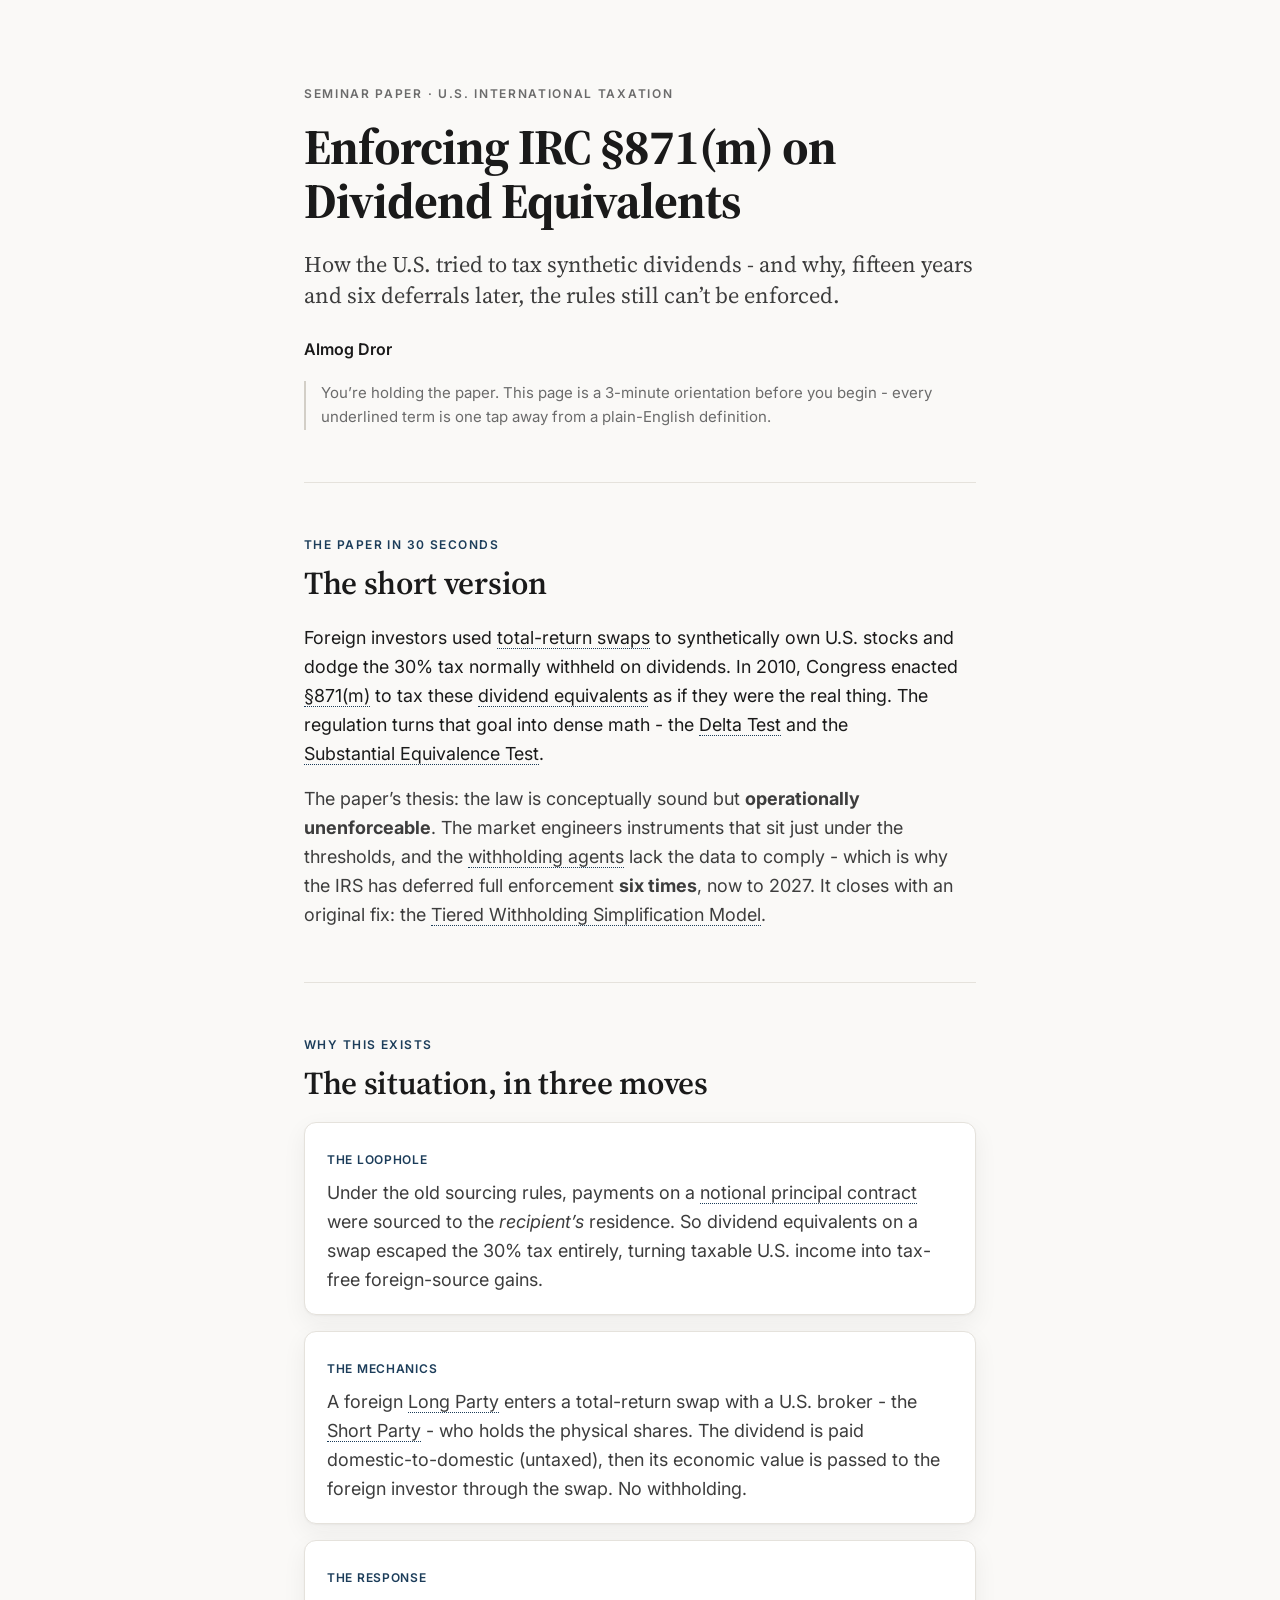
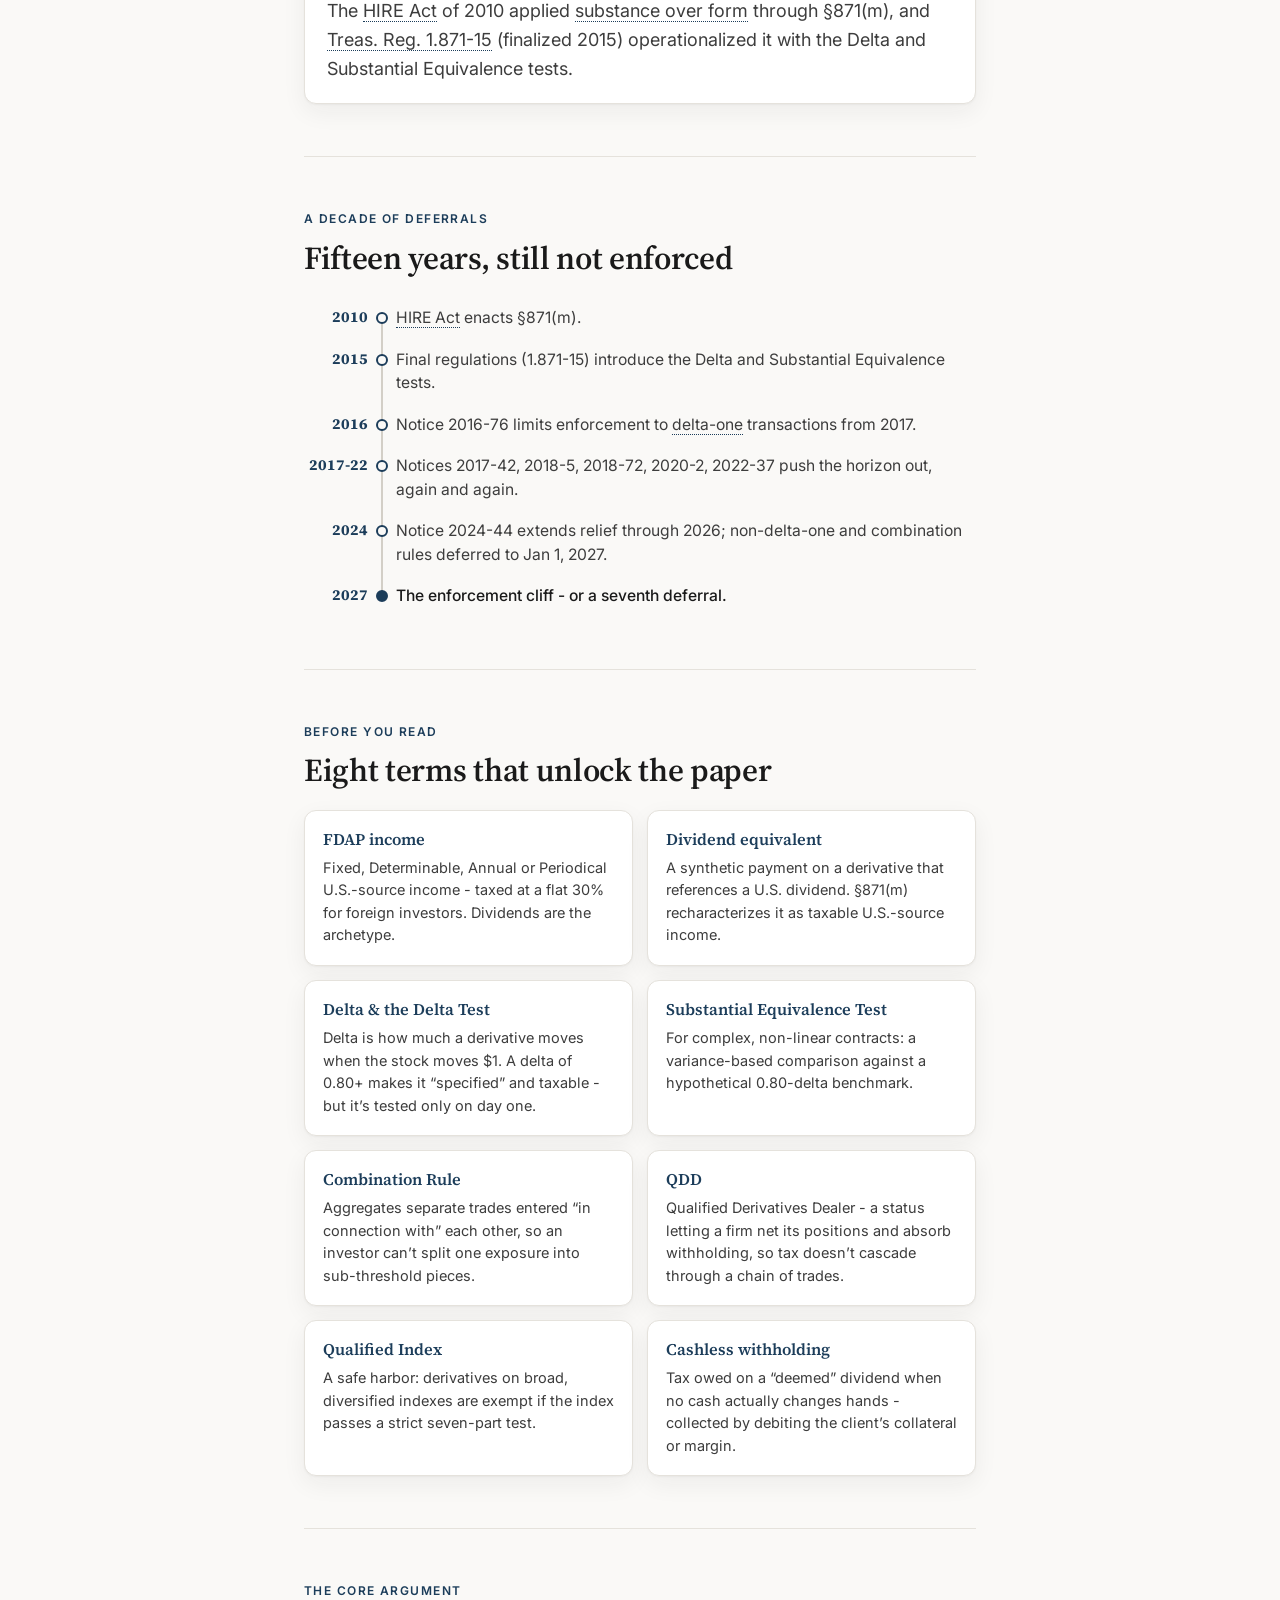
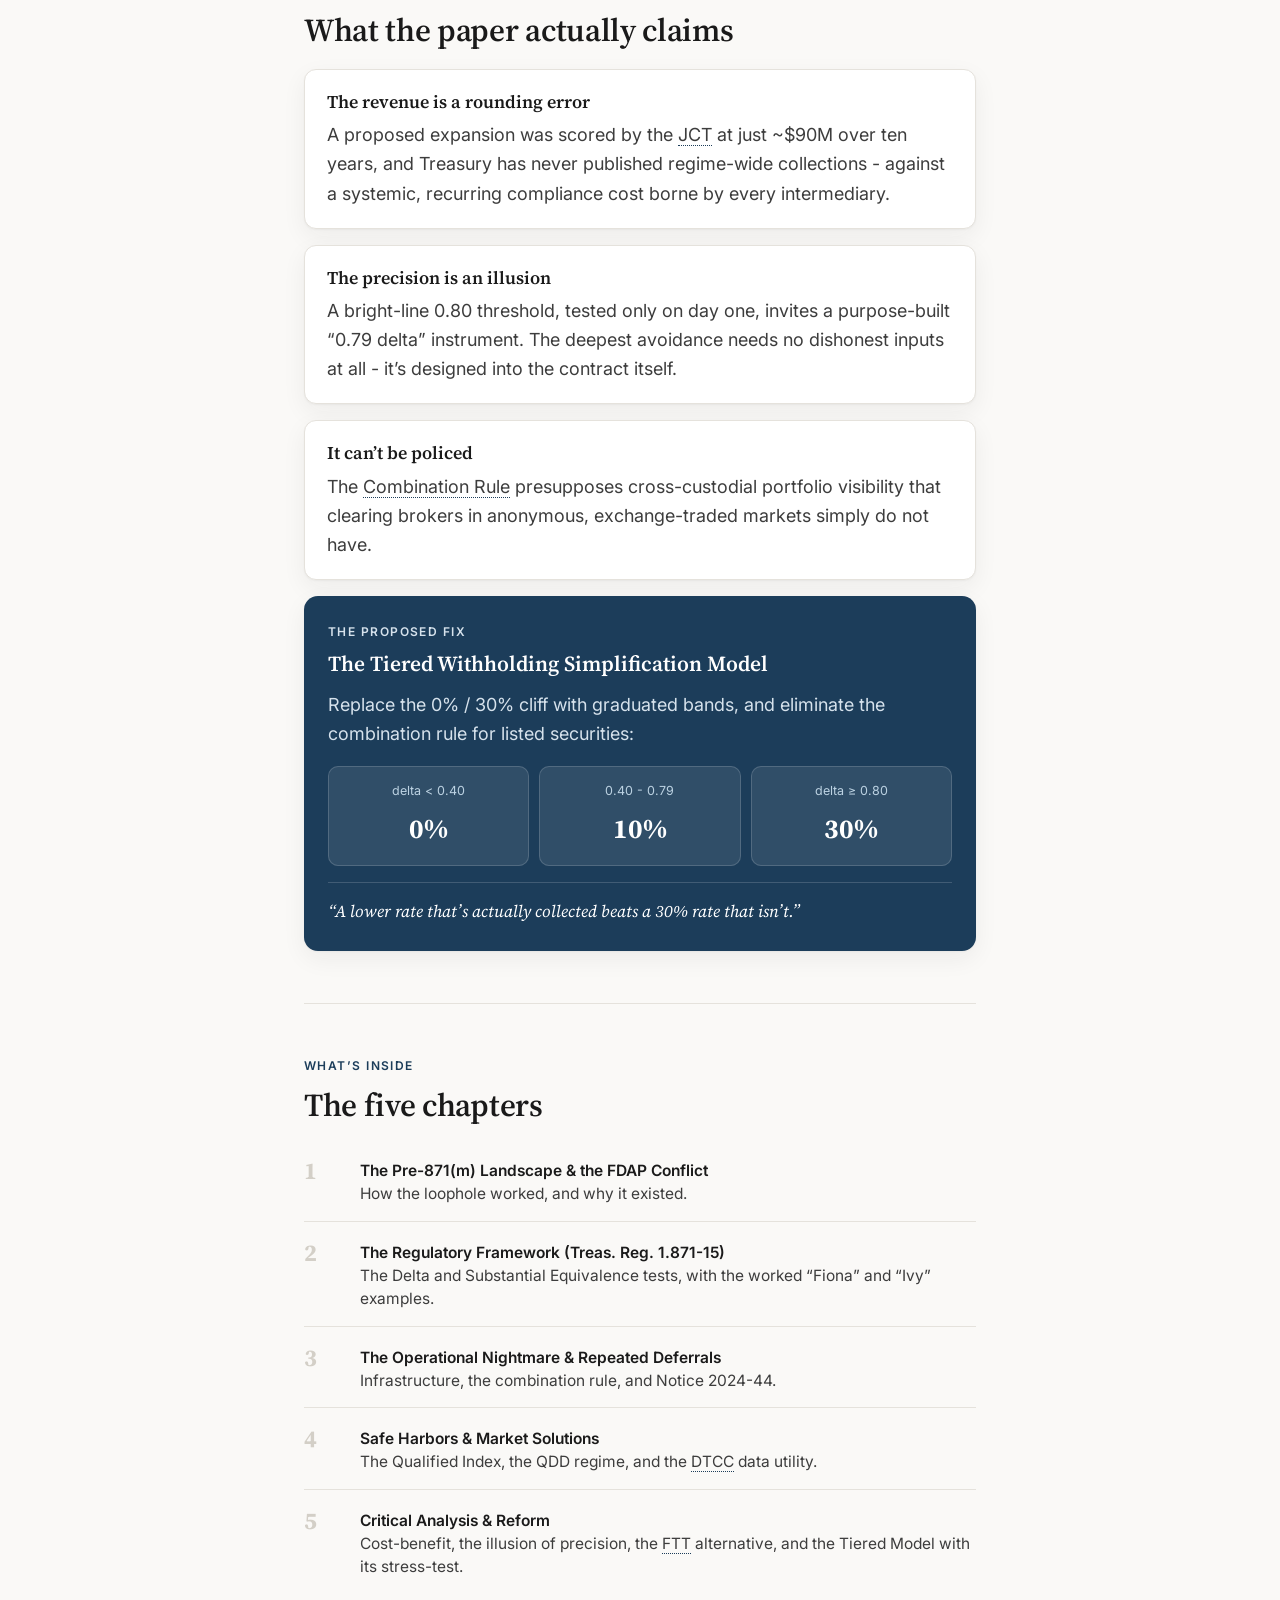
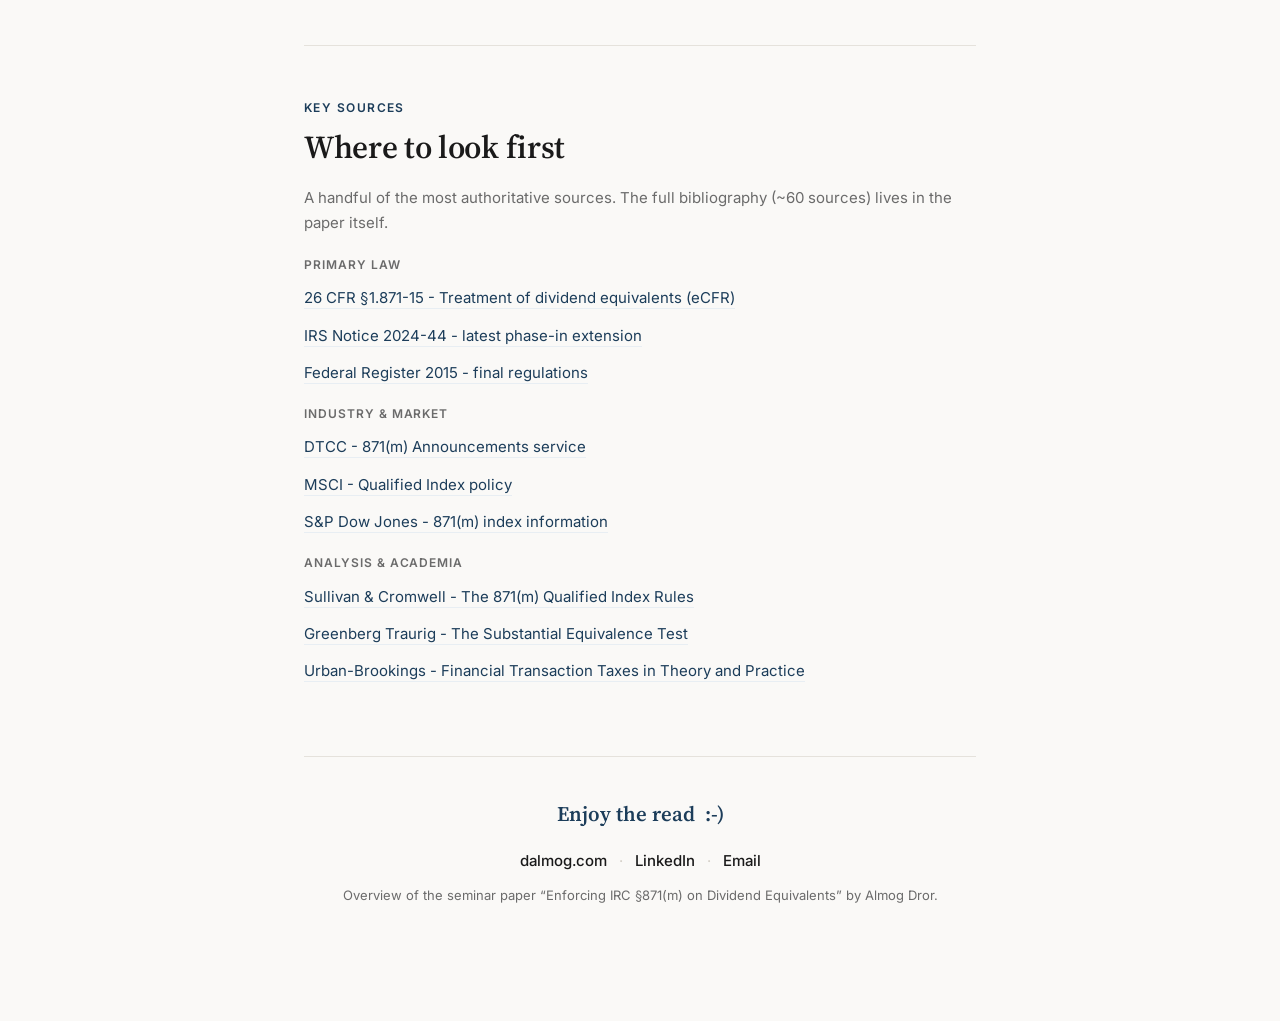
==== 871m/index.html @ fd182111 "871m" ====
<!DOCTYPE html>
<html lang="en">
<head>
  <meta charset="UTF-8">
  <meta name="viewport" content="width=device-width, initial-scale=1.0">
  <title>IRC §871(m) on Dividend Equivalents - A 3-minute overview | Almog Dror</title>
  <meta name="description" content="A quick orientation to Almog Dror's seminar paper on enforcing IRC §871(m): how the U.S. tried to tax synthetic dividends, why the rules keep getting deferred, and the reform the paper proposes.">
  <meta name="author" content="Almog Dror">
  <meta name="robots" content="noindex, follow">

  <!-- Social / link preview -->
  <meta property="og:type" content="article">
  <meta property="og:title" content="Enforcing IRC §871(m) on Dividend Equivalents">
  <meta property="og:description" content="A 3-minute orientation before you read the paper: the loophole, the math, the decade of deferrals, and a proposed fix.">
  <meta property="og:url" content="https://dalmog.com/871m">
  <meta property="og:image" content="https://dalmog.com/871m/og-image.png">
  <meta name="twitter:card" content="summary_large_image">
  <meta name="twitter:title" content="Enforcing IRC §871(m) on Dividend Equivalents">
  <meta name="twitter:description" content="A 3-minute orientation before you read the paper.">
  <meta name="twitter:image" content="https://dalmog.com/871m/og-image.png">

  <link rel="preconnect" href="https://fonts.googleapis.com">
  <link rel="preconnect" href="https://fonts.gstatic.com" crossorigin>
  <link href="https://fonts.googleapis.com/css2?family=Source+Serif+4:opsz,wght@8..60,400;8..60,600;8..60,700&family=Inter:wght@400;500;600&display=swap" rel="stylesheet">
  <link rel="stylesheet" href="style.css">
</head>
<body>
  <div id="progress" aria-hidden="true"></div>

  <main>

    <!-- (1) HERO -->
    <header class="hero">
      <p class="eyebrow">Seminar Paper · U.S. International Taxation</p>
      <h1>Enforcing IRC&nbsp;§871(m) on Dividend Equivalents</h1>
      <p class="hook">How the U.S. tried to tax synthetic dividends - and why, fifteen years and six deferrals later, the rules still can&rsquo;t be enforced.</p>
      <p class="byline">Almog Dror</p>
      <p class="orient-note">You&rsquo;re holding the paper. This page is a 3-minute orientation before you begin - every underlined term is one tap away from a plain-English definition.</p>
    </header>

    <!-- (2) TL;DR -->
    <section aria-labelledby="tldr-h">
      <p class="section-label">The paper in 30 seconds</p>
      <h2 id="tldr-h">The short version</h2>
      <p class="lead">
        Foreign investors used <span class="term" data-def="A contract where one side gets all the economic return of a stock - its price moves and its dividends - without ever owning the shares.">total-return swaps</span> to synthetically own U.S. stocks and dodge the 30% tax normally withheld on dividends. In 2010, Congress enacted <span class="term" data-def="The 2010 U.S. tax provision that treats a derivative&rsquo;s &lsquo;dividend-equivalent&rsquo; payments as if they were real U.S. dividends.">§871(m)</span> to tax these <span class="term" data-def="A payment on a derivative that mirrors a U.S. dividend. §871(m) recharacterizes it as taxable U.S.-source income.">dividend equivalents</span> as if they were the real thing. The regulation turns that goal into dense math - the <span class="term" data-def="Checks a derivative&rsquo;s delta (price sensitivity to the stock). A delta of 0.80 or higher means it&rsquo;s treated like owning the stock, and is taxed.">Delta&nbsp;Test</span> and the <span class="term" data-def="A variance-based test for complex, non-linear derivatives, comparing them against a hypothetical 0.80-delta contract.">Substantial&nbsp;Equivalence&nbsp;Test</span>.
      </p>
      <p>
        The paper&rsquo;s thesis: the law is conceptually sound but <strong>operationally unenforceable</strong>. The market engineers instruments that sit just under the thresholds, and the <span class="term" data-def="The banks and brokers legally responsible for deducting the tax before paying the investor.">withholding agents</span> lack the data to comply - which is why the IRS has deferred full enforcement <strong>six times</strong>, now to 2027. It closes with an original fix: the <span class="term" data-def="The paper&rsquo;s proposed solution - graduated tax bands based on delta, instead of an all-or-nothing 0.80 cliff.">Tiered&nbsp;Withholding&nbsp;Simplification&nbsp;Model</span>.
      </p>
    </section>

    <!-- (3) WHY THIS EXISTS -->
    <section aria-labelledby="why-h">
      <p class="section-label">Why this exists</p>
      <h2 id="why-h">The situation, in three moves</h2>
      <div class="stack">
        <div class="move">
          <span class="move-tag">The loophole</span>
          <p>Under the old sourcing rules, payments on a <span class="term" data-def="A category of derivative - such as an equity swap - whose payments are calculated on a notional amount rather than by owning the asset.">notional principal contract</span> were sourced to the <em>recipient&rsquo;s</em> residence. So dividend equivalents on a swap escaped the 30% tax entirely, turning taxable U.S. income into tax-free foreign-source gains.</p>
        </div>
        <div class="move">
          <span class="move-tag">The mechanics</span>
          <p>A foreign <span class="term" data-def="The investor who receives the derivative&rsquo;s upside and any dividend-equivalent payments.">Long&nbsp;Party</span> enters a total-return swap with a U.S. broker - the <span class="term" data-def="The bank or broker on the other side, who makes the payments and typically hedges by holding the actual shares.">Short&nbsp;Party</span> - who holds the physical shares. The dividend is paid domestic-to-domestic (untaxed), then its economic value is passed to the foreign investor through the swap. No withholding.</p>
        </div>
        <div class="move">
          <span class="move-tag">The response</span>
          <p>The <span class="term" data-def="The Hiring Incentives to Restore Employment Act of 2010, which enacted §871(m).">HIRE&nbsp;Act</span> of 2010 applied <span class="term" data-def="A tax doctrine: what a deal actually does economically matters more than how it is labeled.">substance over form</span> through §871(m), and <span class="term" data-def="The 2015 Treasury regulation that spells out, in detail, how §871(m) actually works.">Treas.&nbsp;Reg.&nbsp;1.871-15</span> (finalized 2015) operationalized it with the Delta and Substantial Equivalence tests.</p>
        </div>
      </div>
    </section>

    <!-- (4) TIMELINE -->
    <section aria-labelledby="timeline-h">
      <p class="section-label">A decade of deferrals</p>
      <h2 id="timeline-h">Fifteen years, still not enforced</h2>
      <ol class="timeline">
        <li><span class="t-year">2010</span><span class="t-body"><span class="term" data-def="The Hiring Incentives to Restore Employment Act of 2010.">HIRE&nbsp;Act</span> enacts §871(m).</span></li>
        <li><span class="t-year">2015</span><span class="t-body">Final regulations (1.871-15) introduce the Delta and Substantial Equivalence tests.</span></li>
        <li><span class="t-year">2016</span><span class="t-body">Notice 2016-76 limits enforcement to <span class="term" data-def="A derivative that moves one-for-one with the stock (delta = 1.0) - the most stock-like, and the only type currently enforced.">delta-one</span> transactions from 2017.</span></li>
        <li><span class="t-year">2017-22</span><span class="t-body">Notices 2017-42, 2018-5, 2018-72, 2020-2, 2022-37 push the horizon out, again and again.</span></li>
        <li><span class="t-year">2024</span><span class="t-body">Notice 2024-44 extends relief through 2026; non-delta-one and combination rules deferred to Jan&nbsp;1,&nbsp;2027.</span></li>
        <li class="t-cliff"><span class="t-year">2027</span><span class="t-body">The enforcement cliff - or a seventh deferral.</span></li>
      </ol>
    </section>

    <!-- (5) KEY CONCEPTS -->
    <section aria-labelledby="concepts-h">
      <p class="section-label">Before you read</p>
      <h2 id="concepts-h">Eight terms that unlock the paper</h2>
      <div class="cards">
        <div class="card"><h3>FDAP income</h3><p>Fixed, Determinable, Annual or Periodical U.S.-source income - taxed at a flat 30% for foreign investors. Dividends are the archetype.</p></div>
        <div class="card"><h3>Dividend equivalent</h3><p>A synthetic payment on a derivative that references a U.S. dividend. §871(m) recharacterizes it as taxable U.S.-source income.</p></div>
        <div class="card"><h3>Delta &amp; the Delta Test</h3><p>Delta is how much a derivative moves when the stock moves $1. A delta of 0.80+ makes it &ldquo;specified&rdquo; and taxable - but it&rsquo;s tested only on day one.</p></div>
        <div class="card"><h3>Substantial Equivalence Test</h3><p>For complex, non-linear contracts: a variance-based comparison against a hypothetical 0.80-delta benchmark.</p></div>
        <div class="card"><h3>Combination Rule</h3><p>Aggregates separate trades entered &ldquo;in connection with&rdquo; each other, so an investor can&rsquo;t split one exposure into sub-threshold pieces.</p></div>
        <div class="card"><h3>QDD</h3><p>Qualified Derivatives Dealer - a status letting a firm net its positions and absorb withholding, so tax doesn&rsquo;t cascade through a chain of trades.</p></div>
        <div class="card"><h3>Qualified Index</h3><p>A safe harbor: derivatives on broad, diversified indexes are exempt if the index passes a strict seven-part test.</p></div>
        <div class="card"><h3>Cashless withholding</h3><p>Tax owed on a &ldquo;deemed&rdquo; dividend when no cash actually changes hands - collected by debiting the client&rsquo;s collateral or margin.</p></div>
      </div>
    </section>

    <!-- (6) CORE ARGUMENT -->
    <section aria-labelledby="argument-h">
      <p class="section-label">The core argument</p>
      <h2 id="argument-h">What the paper actually claims</h2>
      <div class="stack">
        <div class="claim">
          <h3>The revenue is a rounding error</h3>
          <p>A proposed expansion was scored by the <span class="term" data-def="Joint Committee on Taxation - Congress&rsquo;s nonpartisan tax scorekeeper.">JCT</span> at just ~$90M over ten years, and Treasury has never published regime-wide collections - against a systemic, recurring compliance cost borne by every intermediary.</p>
        </div>
        <div class="claim">
          <h3>The precision is an illusion</h3>
          <p>A bright-line 0.80 threshold, tested only on day one, invites a purpose-built &ldquo;0.79 delta&rdquo; instrument. The deepest avoidance needs no dishonest inputs at all - it&rsquo;s designed into the contract itself.</p>
        </div>
        <div class="claim">
          <h3>It can&rsquo;t be policed</h3>
          <p>The <span class="term" data-def="Aggregates separate trades entered &lsquo;in connection with&rsquo; each other so investors can&rsquo;t split one exposure into sub-threshold pieces.">Combination Rule</span> presupposes cross-custodial portfolio visibility that clearing brokers in anonymous, exchange-traded markets simply do not have.</p>
        </div>
        <div class="callout">
          <p class="callout-label">The proposed fix</p>
          <h3>The Tiered Withholding Simplification Model</h3>
          <p>Replace the 0% / 30% cliff with graduated bands, and eliminate the combination rule for listed securities:</p>
          <div class="bands">
            <div class="band"><span class="band-delta">delta &lt; 0.40</span><span class="band-rate">0%</span></div>
            <div class="band"><span class="band-delta">0.40 - 0.79</span><span class="band-rate">10%</span></div>
            <div class="band"><span class="band-delta">delta &ge; 0.80</span><span class="band-rate">30%</span></div>
          </div>
          <p class="callout-kicker">&ldquo;A lower rate that&rsquo;s actually collected beats a 30% rate that isn&rsquo;t.&rdquo;</p>
        </div>
      </div>
    </section>

    <!-- (7) CHAPTER MAP -->
    <section aria-labelledby="map-h">
      <p class="section-label">What&rsquo;s inside</p>
      <h2 id="map-h">The five chapters</h2>
      <ol class="chapters">
        <li><span class="ch-num">1</span><span class="ch-body"><strong>The Pre-871(m) Landscape &amp; the FDAP Conflict</strong><br>How the loophole worked, and why it existed.</span></li>
        <li><span class="ch-num">2</span><span class="ch-body"><strong>The Regulatory Framework (Treas. Reg. 1.871-15)</strong><br>The Delta and Substantial Equivalence tests, with the worked &ldquo;Fiona&rdquo; and &ldquo;Ivy&rdquo; examples.</span></li>
        <li><span class="ch-num">3</span><span class="ch-body"><strong>The Operational Nightmare &amp; Repeated Deferrals</strong><br>Infrastructure, the combination rule, and Notice 2024-44.</span></li>
        <li><span class="ch-num">4</span><span class="ch-body"><strong>Safe Harbors &amp; Market Solutions</strong><br>The Qualified Index, the QDD regime, and the <span class="term" data-def="Depository Trust &amp; Clearing Corporation - the core post-trade plumbing for U.S. securities; it built a utility to standardize 871(m) data.">DTCC</span> data utility.</span></li>
        <li><span class="ch-num">5</span><span class="ch-body"><strong>Critical Analysis &amp; Reform</strong><br>Cost-benefit, the illusion of precision, the <span class="term" data-def="Financial Transaction Tax - a tiny levy on every trade, floated as a simpler alternative.">FTT</span> alternative, and the Tiered Model with its stress-test.</span></li>
      </ol>
    </section>

    <!-- (8) SOURCES -->
    <section aria-labelledby="sources-h">
      <p class="section-label">Key sources</p>
      <h2 id="sources-h">Where to look first</h2>
      <p class="sources-intro">A handful of the most authoritative sources. The full bibliography (~60 sources) lives in the paper itself.</p>
      <div class="source-group">
        <h3>Primary law</h3>
        <ul>
          <li><a href="https://www.ecfr.gov/current/title-26/chapter-I/subchapter-A/part-1/subject-group-ECFR13be67b7d68fc09/section-1.871-15" target="_blank" rel="noopener">26 CFR §1.871-15 - Treatment of dividend equivalents (eCFR)</a></li>
          <li><a href="https://www.irs.gov/pub/irs-drop/n-24-44.pdf" target="_blank" rel="noopener">IRS Notice 2024-44 - latest phase-in extension</a></li>
          <li><a href="https://www.federalregister.gov/documents/2015/09/18/2015-21759/dividend-equivalents-from-sources-within-the-united-states" target="_blank" rel="noopener">Federal Register 2015 - final regulations</a></li>
        </ul>
      </div>
      <div class="source-group">
        <h3>Industry &amp; market</h3>
        <ul>
          <li><a href="https://www.dtcc.com/asset-services/global-tax-services/871m-announcements" target="_blank" rel="noopener">DTCC - 871(m) Announcements service</a></li>
          <li><a href="https://www.msci.com/downloads/web/msci-com/indexes/index-resources/additional-regulations/IRS-871M.pdf" target="_blank" rel="noopener">MSCI - Qualified Index policy</a></li>
          <li><a href="https://www.spglobal.com/spdji/en/documents/additional-material/sp-section-871m-index-information-equity-indices.pdf" target="_blank" rel="noopener">S&amp;P Dow Jones - 871(m) index information</a></li>
        </ul>
      </div>
      <div class="source-group">
        <h3>Analysis &amp; academia</h3>
        <ul>
          <li><a href="https://www.sullcrom.com/SullivanCromwell/_Assets/PDFs/General/Publication-Hochberg-The-Tax-Lawyer-2018.pdf" target="_blank" rel="noopener">Sullivan &amp; Cromwell - The 871(m) Qualified Index Rules</a></li>
          <li><a href="https://www.gtlaw.com/-/media/files/insights/published-articles/024204_journal-of-taxation-of-financial-products-john-kaufmann.pdf" target="_blank" rel="noopener">Greenberg Traurig - The Substantial Equivalence Test</a></li>
          <li><a href="https://www.urban.org/sites/default/files/publication/78181/2000634-financial-transaction-taxes-in-theory-and-practice.pdf" target="_blank" rel="noopener">Urban-Brookings - Financial Transaction Taxes in Theory and Practice</a></li>
        </ul>
      </div>
    </section>

    <!-- (9) FOOTER -->
    <footer>
      <p class="footer-cta">Enjoy the read&nbsp;&nbsp;:-)</p>
      <p class="footer-links">
        <a href="https://dalmog.com" target="_blank" rel="noopener">dalmog.com</a>
        <span class="sep">·</span>
        <a href="https://www.linkedin.com/in/almogdror/" target="_blank" rel="noopener">LinkedIn</a>
        <span class="sep">·</span>
        <a href="mailto:dalmog123@gmail.com">Email</a>
      </p>
      <p class="footer-fine">Overview of the seminar paper &ldquo;Enforcing IRC §871(m) on Dividend Equivalents&rdquo; by Almog Dror.</p>
    </footer>

  </main>

  <!-- Tooltip popover element (single, reused) -->
  <div id="tip" role="tooltip" aria-hidden="true"></div>

  <script src="script.js"></script>
</body>
</html>
---- 871m/style.css ----
/* ============================================================
   dalmog.com/871m - standalone reading primer
   Clean editorial light theme. Mobile-first.
   ============================================================ */

:root {
  --bg: #faf9f7;
  --bg-card: #ffffff;
  --ink: #1a1a1a;
  --ink-soft: #3d3d3d;
  --muted: #6b6b6b;
  --accent: #1c3d5a;
  --accent-soft: #e8eef3;
  --rule: #e5e2dc;
  --rule-strong: #d3cfc7;
  --shadow: 0 1px 2px rgba(26,26,26,.04), 0 8px 24px rgba(26,26,26,.06);
  --serif: 'Source Serif 4', Charter, Georgia, 'Times New Roman', serif;
  --sans: 'Inter', system-ui, -apple-system, 'Segoe UI', Roboto, sans-serif;
  --maxw: 720px;
}

* { box-sizing: border-box; margin: 0; padding: 0; }

html { -webkit-text-size-adjust: 100%; scroll-behavior: smooth; }

body {
  background: var(--bg);
  color: var(--ink);
  font-family: var(--sans);
  font-size: 17px;
  line-height: 1.62;
  -webkit-font-smoothing: antialiased;
  text-rendering: optimizeLegibility;
}

main {
  max-width: var(--maxw);
  margin: 0 auto;
  padding: 0 22px 72px;
}

/* Scroll progress bar */
#progress {
  position: fixed;
  top: 0; left: 0;
  height: 3px;
  width: 0%;
  background: var(--accent);
  z-index: 100;
  transition: width .08s linear;
}

/* ---------- Section rhythm ---------- */
section { padding: 40px 0; border-top: 1px solid var(--rule); }

.section-label {
  font-size: 12px;
  font-weight: 600;
  letter-spacing: .12em;
  text-transform: uppercase;
  color: var(--accent);
  margin-bottom: 10px;
}

h2 {
  font-family: var(--serif);
  font-weight: 600;
  font-size: 1.72rem;
  line-height: 1.2;
  letter-spacing: -.01em;
  margin-bottom: 20px;
}

h3 {
  font-family: var(--serif);
  font-weight: 600;
  font-size: 1.12rem;
  line-height: 1.3;
}

p { margin-bottom: 1rem; }
p:last-child { margin-bottom: 0; }
section p, .move p, .claim p, .card p { color: var(--ink-soft); }

/* ---------- Hero ---------- */
.hero { padding: 64px 0 44px; border-top: none; }

.eyebrow {
  font-size: 12px;
  font-weight: 600;
  letter-spacing: .14em;
  text-transform: uppercase;
  color: var(--muted);
  margin-bottom: 18px;
}

h1 {
  font-family: var(--serif);
  font-weight: 700;
  font-size: 2.6rem;
  line-height: 1.08;
  letter-spacing: -.02em;
  margin-bottom: 20px;
}

.hook {
  font-family: var(--serif);
  font-size: 1.28rem;
  line-height: 1.4;
  color: var(--ink-soft);
  font-weight: 400;
  margin-bottom: 26px;
}

.byline {
  font-weight: 600;
  font-size: 1rem;
  margin-bottom: 18px;
}

.orient-note {
  font-size: 15px;
  color: var(--muted);
  border-left: 2px solid var(--rule-strong);
  padding-left: 15px;
}

/* ---------- Lead paragraph ---------- */
.lead {
  font-size: 1.12rem;
  color: var(--ink) !important;
}

/* ---------- "Three moves" / claims stack ---------- */
.stack { display: flex; flex-direction: column; gap: 16px; }

.move, .claim {
  background: var(--bg-card);
  border: 1px solid var(--rule);
  border-radius: 12px;
  padding: 20px 22px;
  box-shadow: var(--shadow);
}

.move-tag {
  display: inline-block;
  font-size: 12px;
  font-weight: 600;
  letter-spacing: .06em;
  text-transform: uppercase;
  color: var(--accent);
  margin-bottom: 8px;
}

.claim h3 { margin-bottom: 7px; }

/* ---------- Timeline ---------- */
.timeline { list-style: none; position: relative; }
.timeline::before {
  content: "";
  position: absolute;
  left: 77px; top: 20px; bottom: 20px;
  width: 2px;
  background: var(--rule-strong);
}
.timeline li {
  position: relative;
  display: grid;
  grid-template-columns: 64px 28px 1fr;
  padding: 9px 0;
  align-items: start;
}
.timeline li::before {
  content: "";
  position: absolute;
  left: 72px; top: 15px;
  width: 12px; height: 12px;
  border-radius: 50%;
  background: var(--bg);
  border: 2px solid var(--accent);
  box-sizing: border-box;
}
.timeline li.t-cliff::before { background: var(--accent); }
.t-year {
  grid-column: 1;
  font-family: var(--serif);
  font-weight: 700;
  font-size: .95rem;
  color: var(--accent);
  text-align: right;
  white-space: nowrap;
  line-height: 1.5;
}
.t-body {
  grid-column: 3;
  color: var(--ink-soft);
  font-size: .98rem;
  line-height: 1.5;
}
.t-cliff .t-body { color: var(--ink); font-weight: 500; }

/* ---------- Concept cards ---------- */
.cards {
  display: grid;
  grid-template-columns: 1fr 1fr;
  gap: 14px;
}
.card {
  background: var(--bg-card);
  border: 1px solid var(--rule);
  border-radius: 12px;
  padding: 18px 18px;
  box-shadow: var(--shadow);
}
.card h3 { margin-bottom: 7px; color: var(--accent); font-size: 1.02rem; }
.card p { font-size: 14.5px; line-height: 1.55; }

/* ---------- Reform callout ---------- */
.callout {
  background: var(--accent);
  color: #eef3f7;
  border-radius: 14px;
  padding: 26px 24px;
  box-shadow: var(--shadow);
}
.callout-label {
  font-size: 12px;
  font-weight: 600;
  letter-spacing: .12em;
  text-transform: uppercase;
  color: #a9c3d8;
  margin-bottom: 8px;
}
.callout h3 { color: #ffffff; font-size: 1.34rem; margin-bottom: 12px; }
.callout p { color: #d6e2ec; }

.bands {
  display: flex;
  gap: 10px;
  margin: 18px 0 16px;
}
.band {
  flex: 1;
  background: rgba(255,255,255,.09);
  border: 1px solid rgba(255,255,255,.16);
  border-radius: 10px;
  padding: 14px 8px;
  text-align: center;
}
.band-delta {
  display: block;
  font-size: 12.5px;
  color: #bcd2e2;
  margin-bottom: 6px;
}
.band-rate {
  display: block;
  font-family: var(--serif);
  font-weight: 700;
  font-size: 1.7rem;
  color: #ffffff;
}
.callout-kicker {
  font-family: var(--serif);
  font-style: italic;
  font-size: 1.05rem;
  color: #ffffff !important;
  border-top: 1px solid rgba(255,255,255,.16);
  padding-top: 15px;
  margin-top: 4px;
}

/* ---------- Chapter map ---------- */
.chapters { list-style: none; display: flex; flex-direction: column; gap: 4px; }
.chapters li {
  display: grid;
  grid-template-columns: 40px 1fr;
  gap: 16px;
  padding: 15px 0;
  border-bottom: 1px solid var(--rule);
  align-items: start;
}
.chapters li:last-child { border-bottom: none; }
.ch-num {
  font-family: var(--serif);
  font-weight: 700;
  font-size: 1.5rem;
  color: var(--rule-strong);
  line-height: 1;
}
.ch-body { font-size: .97rem; color: var(--ink-soft); line-height: 1.5; }
.ch-body strong { color: var(--ink); font-weight: 600; }

/* ---------- Sources ---------- */
.sources-intro { color: var(--muted); font-size: 15px; margin-bottom: 22px; }
.source-group { margin-bottom: 20px; }
.source-group h3 {
  font-family: var(--sans);
  font-size: 12px;
  font-weight: 600;
  letter-spacing: .08em;
  text-transform: uppercase;
  color: var(--muted);
  margin-bottom: 10px;
}
.source-group ul { list-style: none; display: flex; flex-direction: column; gap: 8px; }
.source-group a {
  color: var(--accent);
  text-decoration: none;
  font-size: 15px;
  border-bottom: 1px solid var(--accent-soft);
  padding-bottom: 1px;
  transition: border-color .15s;
}
.source-group a:hover { border-bottom-color: var(--accent); }

/* ---------- Footer ---------- */
footer { padding: 40px 0 0; border-top: 1px solid var(--rule); text-align: center; }
.footer-cta {
  font-family: var(--serif);
  font-weight: 600;
  font-size: 1.3rem;
  color: var(--accent);
  margin-bottom: 18px;
}
.footer-links { font-size: 15px; margin-bottom: 12px; }
.footer-links a { color: var(--ink); text-decoration: none; font-weight: 500; }
.footer-links a:hover { color: var(--accent); }
.footer-links .sep { color: var(--rule-strong); margin: 0 8px; }
.footer-fine { font-size: 13px; color: var(--muted); }

/* ---------- Inline term tooltips ---------- */
.term {
  border-bottom: 1px dotted var(--accent);
  cursor: help;
  color: inherit;
  white-space: nowrap;
}
.callout .term { border-bottom-color: #9db8cc; }
.term:focus-visible { outline: 2px solid var(--accent); outline-offset: 2px; border-radius: 2px; }

#tip {
  position: absolute;
  z-index: 200;
  max-width: 280px;
  background: var(--ink);
  color: #f4f2ee;
  font-size: 14px;
  line-height: 1.45;
  padding: 11px 14px;
  border-radius: 10px;
  box-shadow: 0 6px 28px rgba(0,0,0,.28);
  opacity: 0;
  visibility: hidden;
  transform: translateY(4px);
  transition: opacity .13s ease, transform .13s ease;
  pointer-events: none;
}
#tip.show { opacity: 1; visibility: visible; transform: translateY(0); }
#tip::after {
  content: "";
  position: absolute;
  width: 10px; height: 10px;
  background: var(--ink);
  transform: rotate(45deg);
  left: var(--arrow-x, 50%);
  margin-left: -5px;
}
#tip.below::after { top: -5px; }
#tip.above::after { bottom: -5px; }

/* ---------- Larger screens ---------- */
@media (min-width: 640px) {
  body { font-size: 18px; }
  h1 { font-size: 3.1rem; }
  h2 { font-size: 2rem; }
  .hook { font-size: 1.4rem; }
  main { padding: 0 24px 88px; }
  section { padding: 52px 0; }
  .hero { padding: 84px 0 52px; }
}

@media (max-width: 480px) {
  .cards { grid-template-columns: 1fr; }
  .bands { flex-direction: column; }
  .band { display: flex; justify-content: space-between; align-items: center; text-align: left; padding: 12px 16px; }
  .band-delta { margin-bottom: 0; }
  .band-rate { font-size: 1.4rem; }
  .term { white-space: normal; }
}

@media (prefers-reduced-motion: reduce) {
  html { scroll-behavior: auto; }
  #tip, #progress { transition: none; }
}
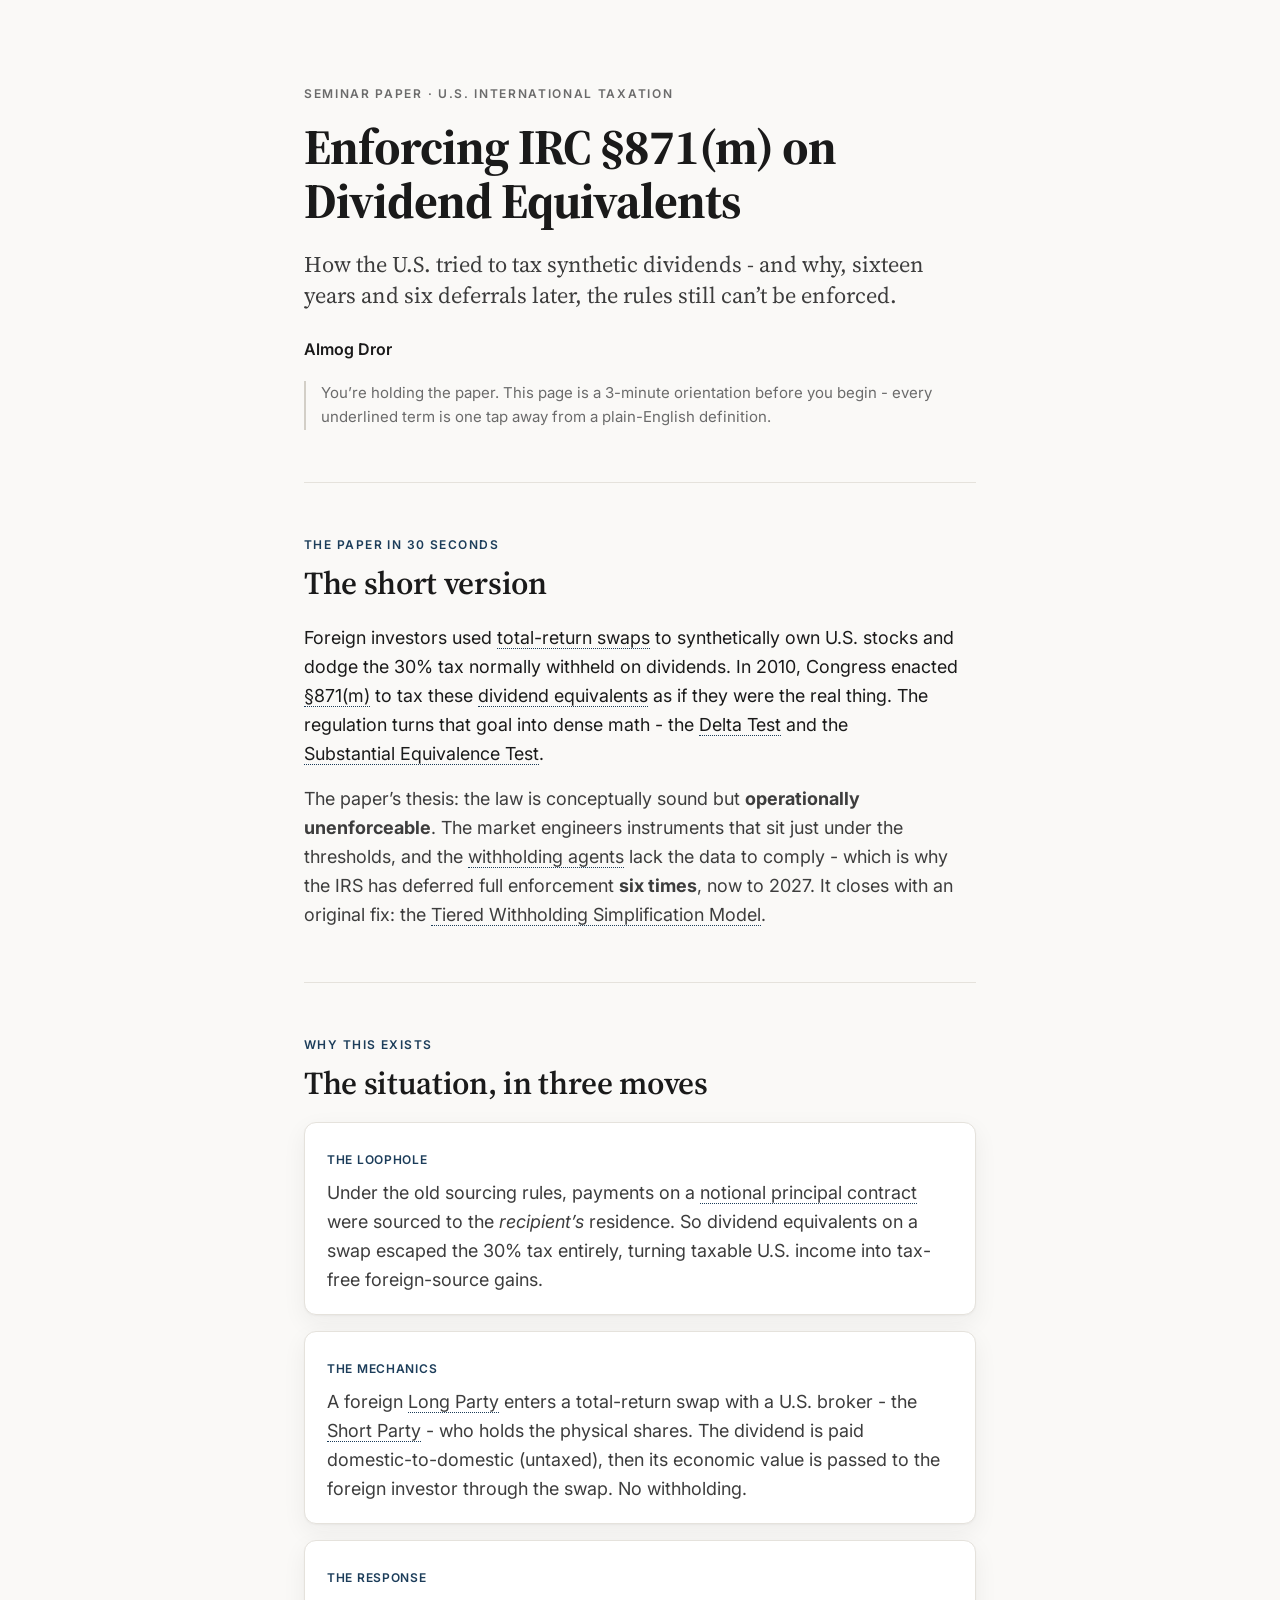
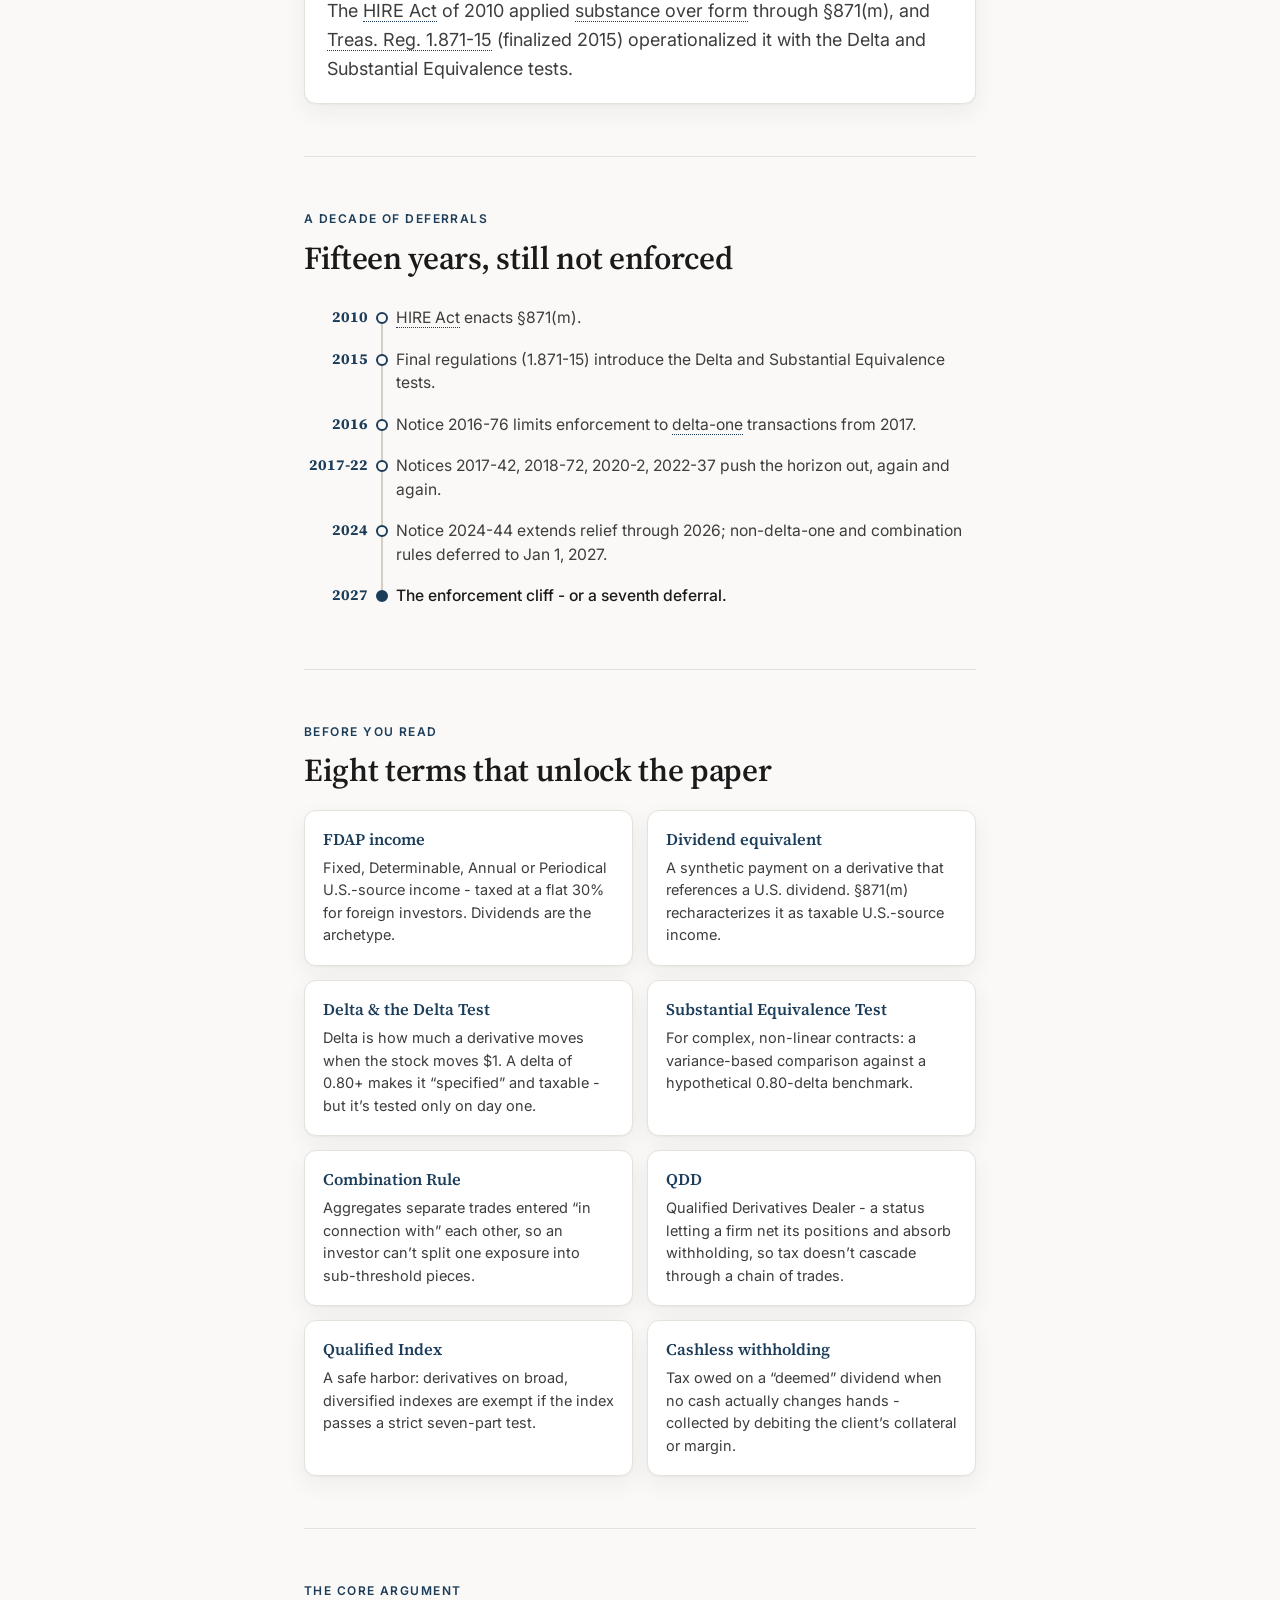
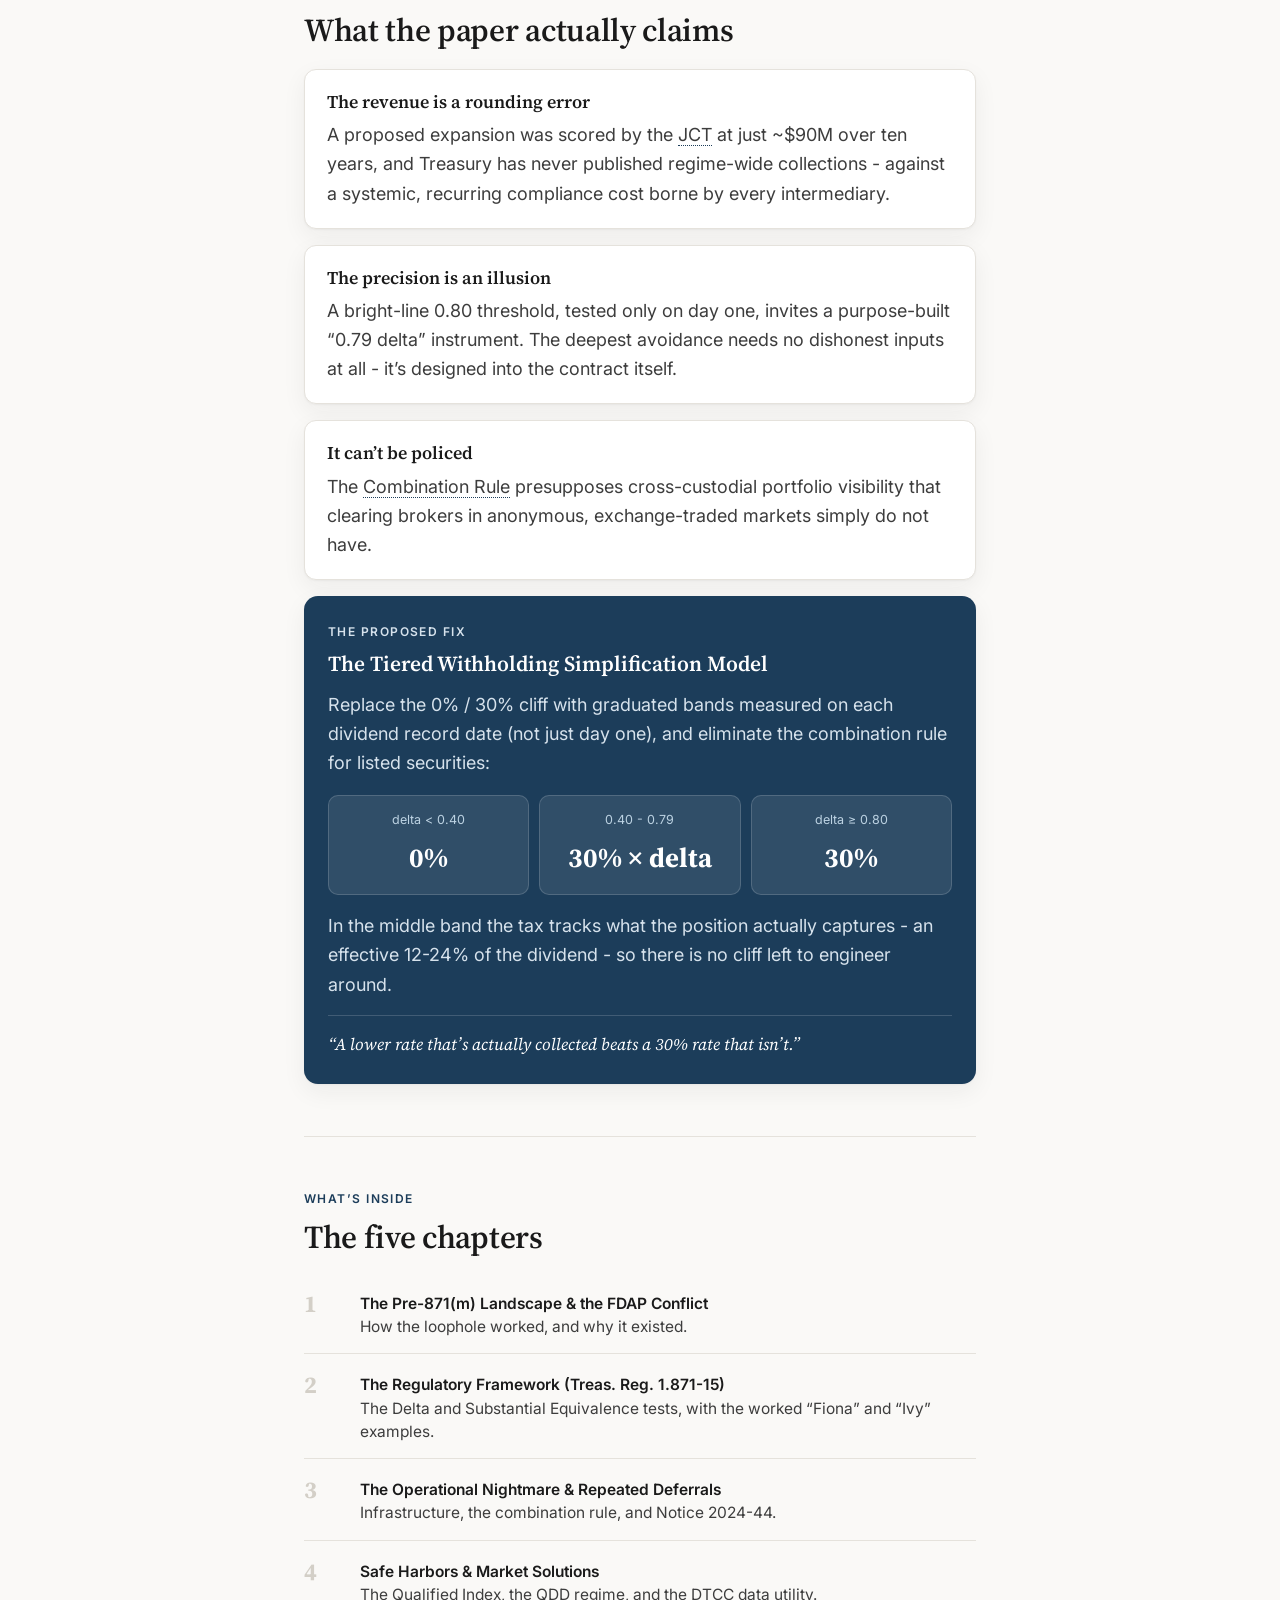
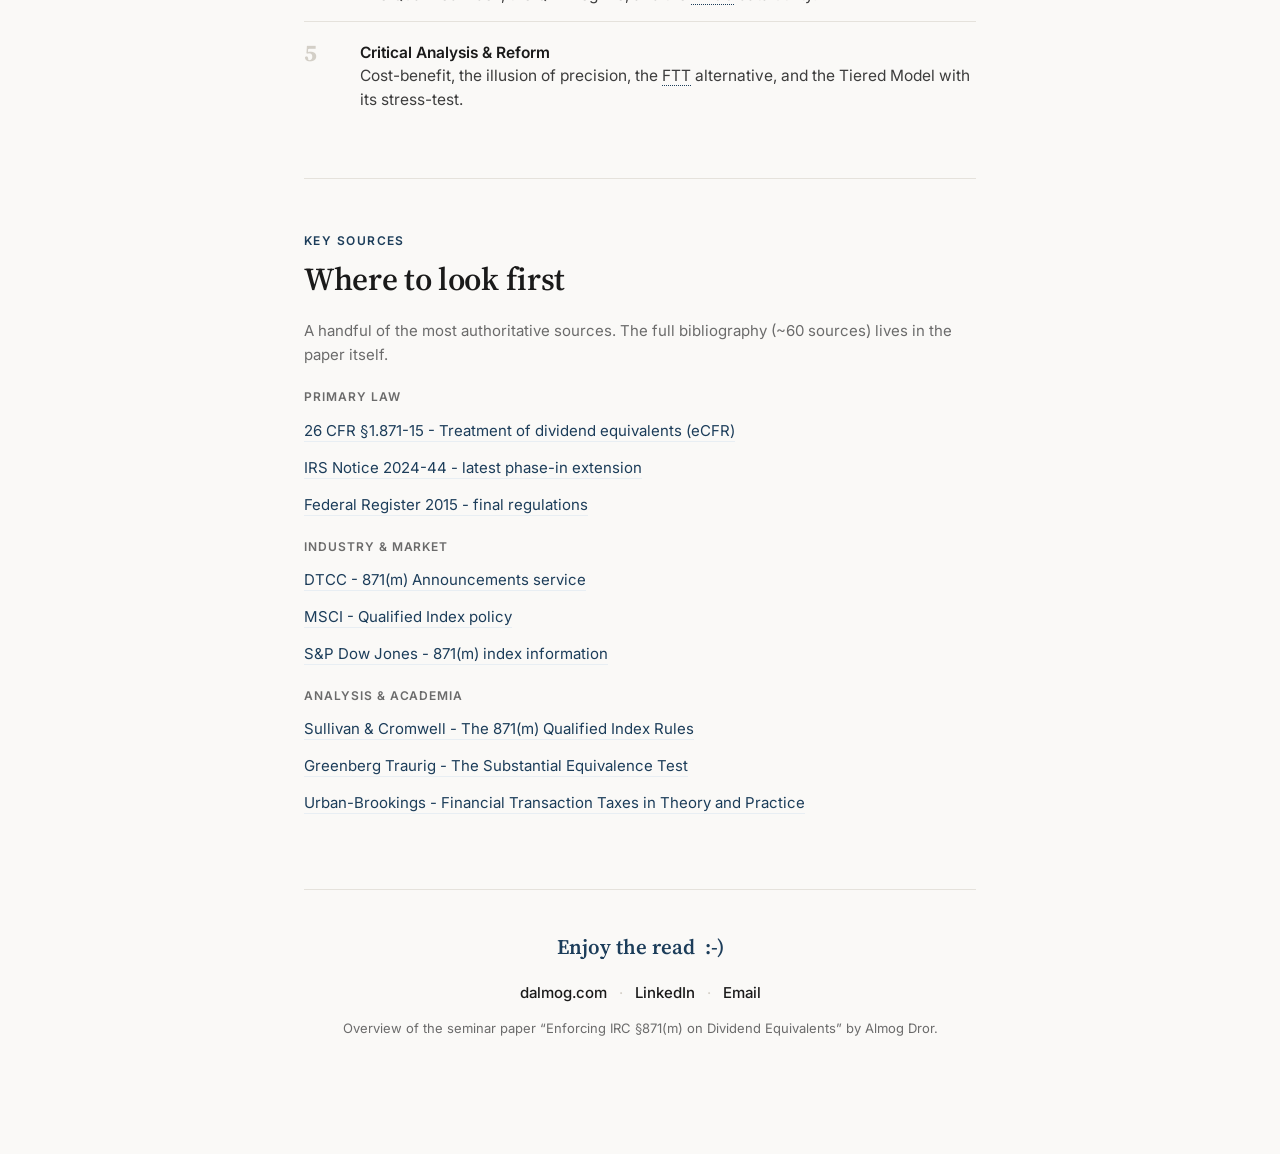
==== commit c003bf09: "Revise text for clarity on IRC §871(m) enforcement Updated the text to reflect the current status of" ====
--- a/871m/index.html
+++ b/871m/index.html
@@ -22,7 +22,7 @@
   <link rel="preconnect" href="https://fonts.googleapis.com">
   <link rel="preconnect" href="https://fonts.gstatic.com" crossorigin>
   <link href="https://fonts.googleapis.com/css2?family=Source+Serif+4:opsz,wght@8..60,400;8..60,600;8..60,700&family=Inter:wght@400;500;600&display=swap" rel="stylesheet">
-  <link rel="stylesheet" href="style.css">
+  <link rel="stylesheet" href="/871m/style.css">
 </head>
 <body>
   <div id="progress" aria-hidden="true"></div>
@@ -33,7 +33,7 @@
     <header class="hero">
       <p class="eyebrow">Seminar Paper · U.S. International Taxation</p>
       <h1>Enforcing IRC&nbsp;§871(m) on Dividend Equivalents</h1>
-      <p class="hook">How the U.S. tried to tax synthetic dividends - and why, fifteen years and six deferrals later, the rules still can&rsquo;t be enforced.</p>
+      <p class="hook">How the U.S. tried to tax synthetic dividends - and why, sixteen years and six deferrals later, the rules still can&rsquo;t be enforced.</p>
       <p class="byline">Almog Dror</p>
       <p class="orient-note">You&rsquo;re holding the paper. This page is a 3-minute orientation before you begin - every underlined term is one tap away from a plain-English definition.</p>
     </header>
@@ -46,7 +46,7 @@
         Foreign investors used <span class="term" data-def="A contract where one side gets all the economic return of a stock - its price moves and its dividends - without ever owning the shares.">total-return swaps</span> to synthetically own U.S. stocks and dodge the 30% tax normally withheld on dividends. In 2010, Congress enacted <span class="term" data-def="The 2010 U.S. tax provision that treats a derivative&rsquo;s &lsquo;dividend-equivalent&rsquo; payments as if they were real U.S. dividends.">§871(m)</span> to tax these <span class="term" data-def="A payment on a derivative that mirrors a U.S. dividend. §871(m) recharacterizes it as taxable U.S.-source income.">dividend equivalents</span> as if they were the real thing. The regulation turns that goal into dense math - the <span class="term" data-def="Checks a derivative&rsquo;s delta (price sensitivity to the stock). A delta of 0.80 or higher means it&rsquo;s treated like owning the stock, and is taxed.">Delta&nbsp;Test</span> and the <span class="term" data-def="A variance-based test for complex, non-linear derivatives, comparing them against a hypothetical 0.80-delta contract.">Substantial&nbsp;Equivalence&nbsp;Test</span>.
       </p>
       <p>
-        The paper&rsquo;s thesis: the law is conceptually sound but <strong>operationally unenforceable</strong>. The market engineers instruments that sit just under the thresholds, and the <span class="term" data-def="The banks and brokers legally responsible for deducting the tax before paying the investor.">withholding agents</span> lack the data to comply - which is why the IRS has deferred full enforcement <strong>six times</strong>, now to 2027. It closes with an original fix: the <span class="term" data-def="The paper&rsquo;s proposed solution - graduated tax bands based on delta, instead of an all-or-nothing 0.80 cliff.">Tiered&nbsp;Withholding&nbsp;Simplification&nbsp;Model</span>.
+        The paper&rsquo;s thesis: the law is conceptually sound but <strong>operationally unenforceable</strong>. The market engineers instruments that sit just under the thresholds, and the <span class="term" data-def="The banks and brokers legally responsible for deducting the tax before paying the investor.">withholding agents</span> lack the data to comply - which is why the IRS has deferred full enforcement <strong>six times</strong>, now to 2027. It closes with an original fix: the <span class="term" data-def="The paper&rsquo;s proposed solution - graduated tax bands based on delta, measured on each dividend date, instead of an all-or-nothing day-one 0.80 cliff.">Tiered&nbsp;Withholding&nbsp;Simplification&nbsp;Model</span>.
       </p>
     </section>
 
@@ -78,7 +78,7 @@
         <li><span class="t-year">2010</span><span class="t-body"><span class="term" data-def="The Hiring Incentives to Restore Employment Act of 2010.">HIRE&nbsp;Act</span> enacts §871(m).</span></li>
         <li><span class="t-year">2015</span><span class="t-body">Final regulations (1.871-15) introduce the Delta and Substantial Equivalence tests.</span></li>
         <li><span class="t-year">2016</span><span class="t-body">Notice 2016-76 limits enforcement to <span class="term" data-def="A derivative that moves one-for-one with the stock (delta = 1.0) - the most stock-like, and the only type currently enforced.">delta-one</span> transactions from 2017.</span></li>
-        <li><span class="t-year">2017-22</span><span class="t-body">Notices 2017-42, 2018-5, 2018-72, 2020-2, 2022-37 push the horizon out, again and again.</span></li>
+        <li><span class="t-year">2017-22</span><span class="t-body">Notices 2017-42, 2018-72, 2020-2, 2022-37 push the horizon out, again and again.</span></li>
         <li><span class="t-year">2024</span><span class="t-body">Notice 2024-44 extends relief through 2026; non-delta-one and combination rules deferred to Jan&nbsp;1,&nbsp;2027.</span></li>
         <li class="t-cliff"><span class="t-year">2027</span><span class="t-body">The enforcement cliff - or a seventh deferral.</span></li>
       </ol>
@@ -120,12 +120,13 @@
         <div class="callout">
           <p class="callout-label">The proposed fix</p>
           <h3>The Tiered Withholding Simplification Model</h3>
-          <p>Replace the 0% / 30% cliff with graduated bands, and eliminate the combination rule for listed securities:</p>
+          <p>Replace the 0% / 30% cliff with graduated bands measured on each dividend record date (not just day one), and eliminate the combination rule for listed securities:</p>
           <div class="bands">
             <div class="band"><span class="band-delta">delta &lt; 0.40</span><span class="band-rate">0%</span></div>
-            <div class="band"><span class="band-delta">0.40 - 0.79</span><span class="band-rate">10%</span></div>
+            <div class="band"><span class="band-delta">0.40 - 0.79</span><span class="band-rate band-rate--formula">30% &times; delta</span></div>
             <div class="band"><span class="band-delta">delta &ge; 0.80</span><span class="band-rate">30%</span></div>
           </div>
+          <p class="callout-note">In the middle band the tax tracks what the position actually captures - an effective 12-24% of the dividend - so there is no cliff left to engineer around.</p>
           <p class="callout-kicker">&ldquo;A lower rate that&rsquo;s actually collected beats a 30% rate that isn&rsquo;t.&rdquo;</p>
         </div>
       </div>
@@ -193,6 +194,6 @@
   <!-- Tooltip popover element (single, reused) -->
   <div id="tip" role="tooltip" aria-hidden="true"></div>
 
-  <script src="script.js"></script>
+  <script src="/871m/script.js"></script>
 </body>
 </html>
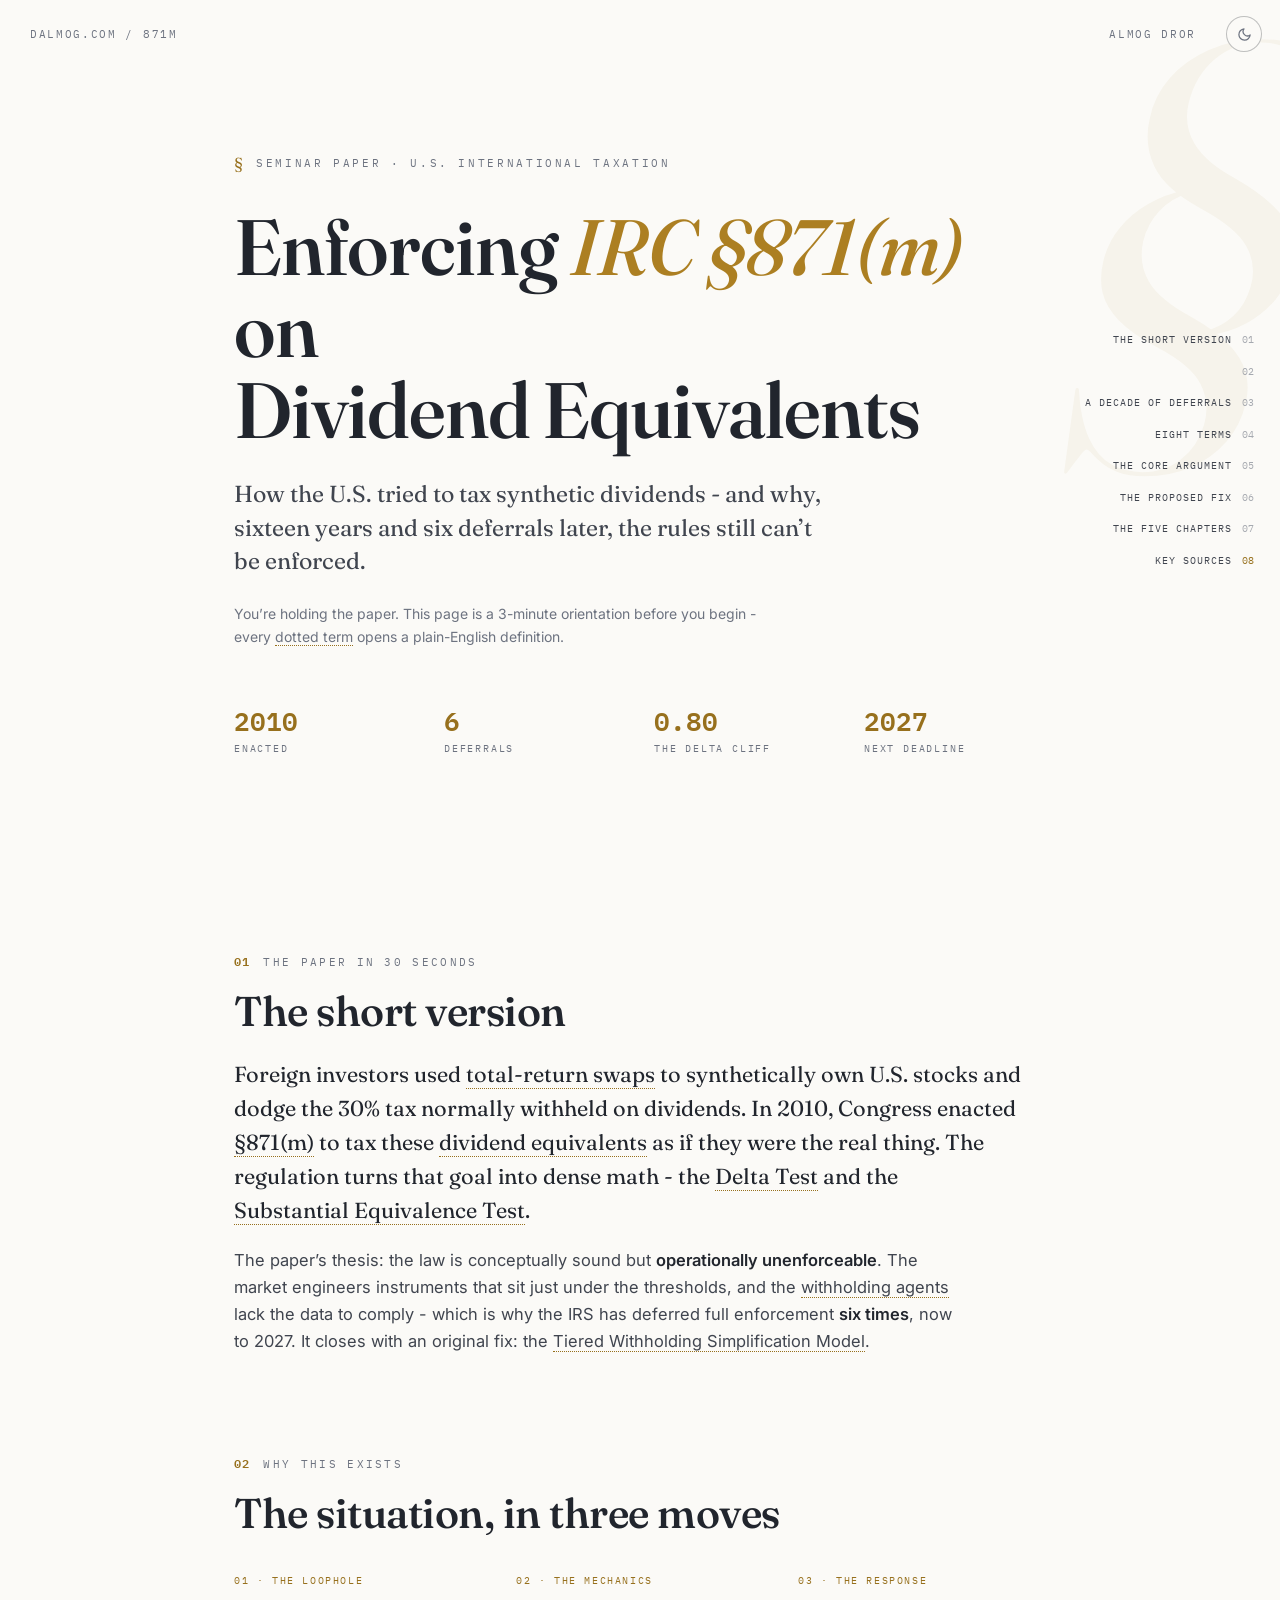
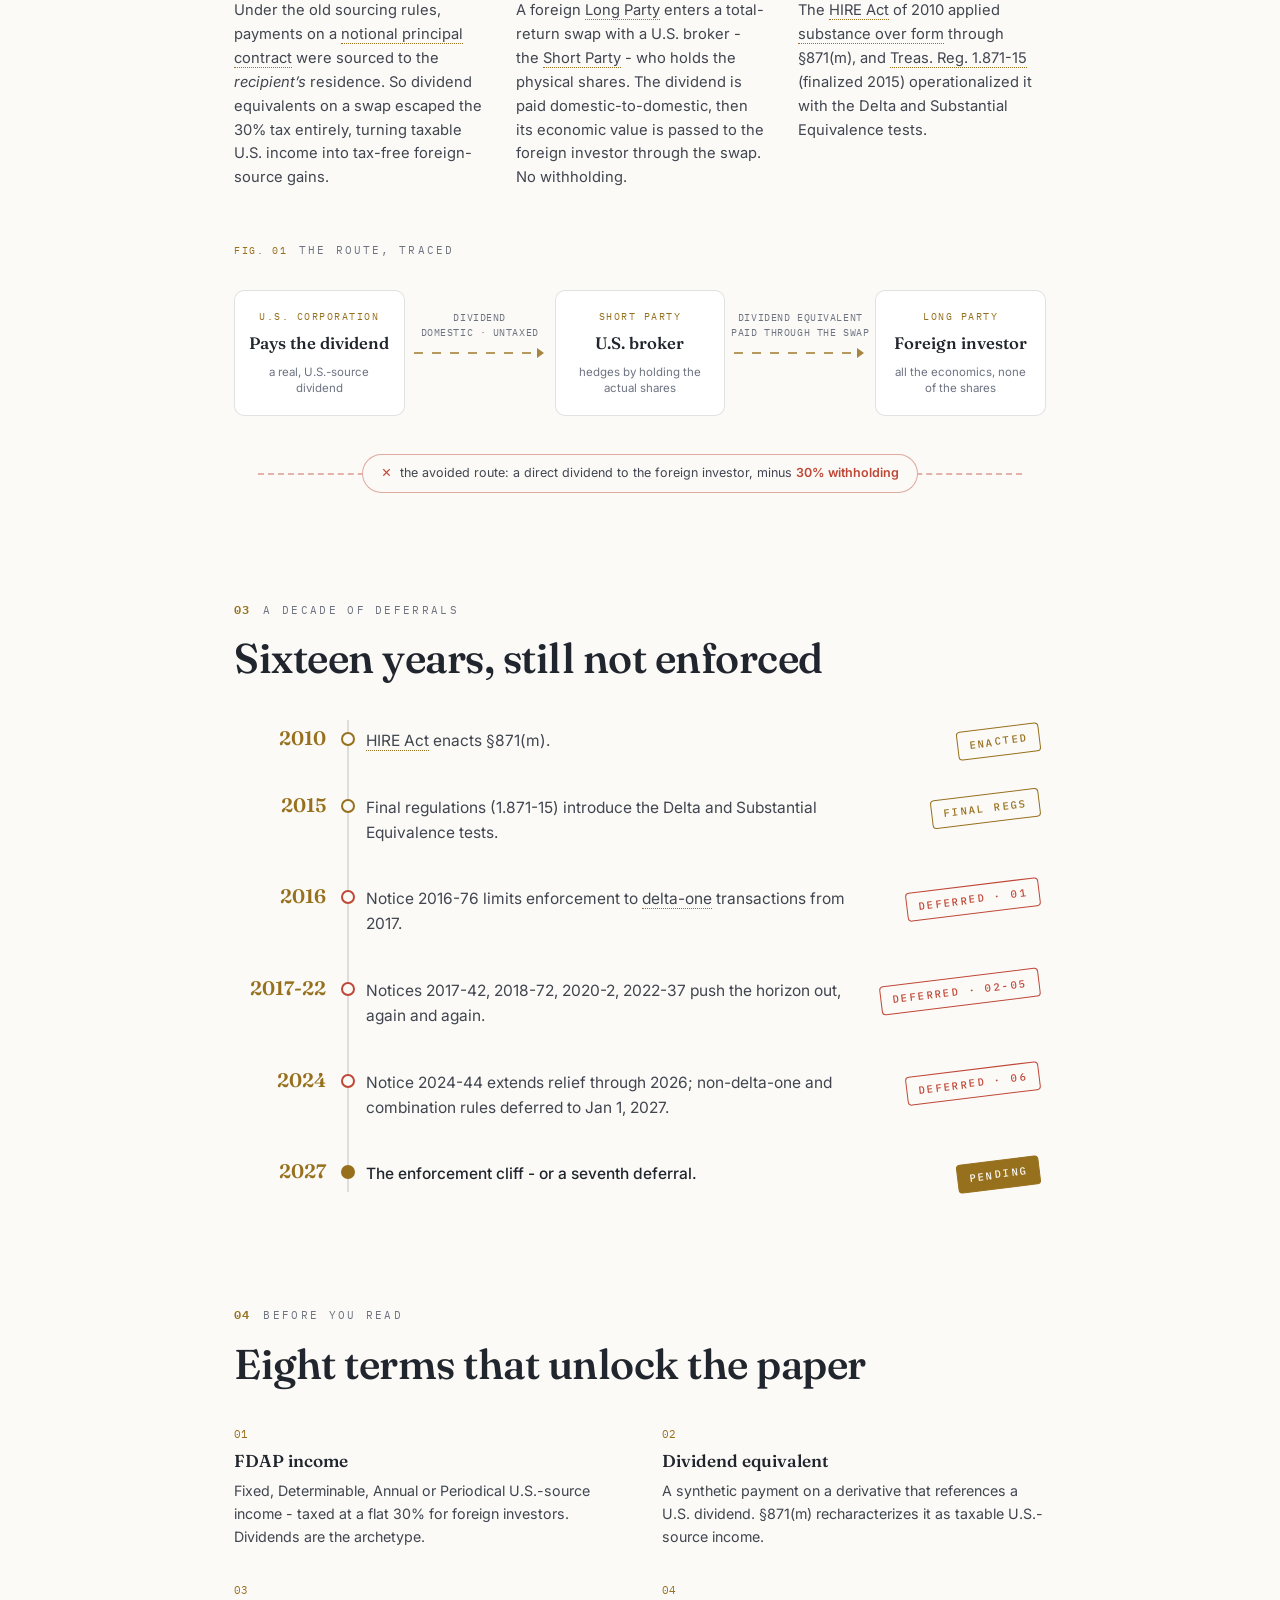
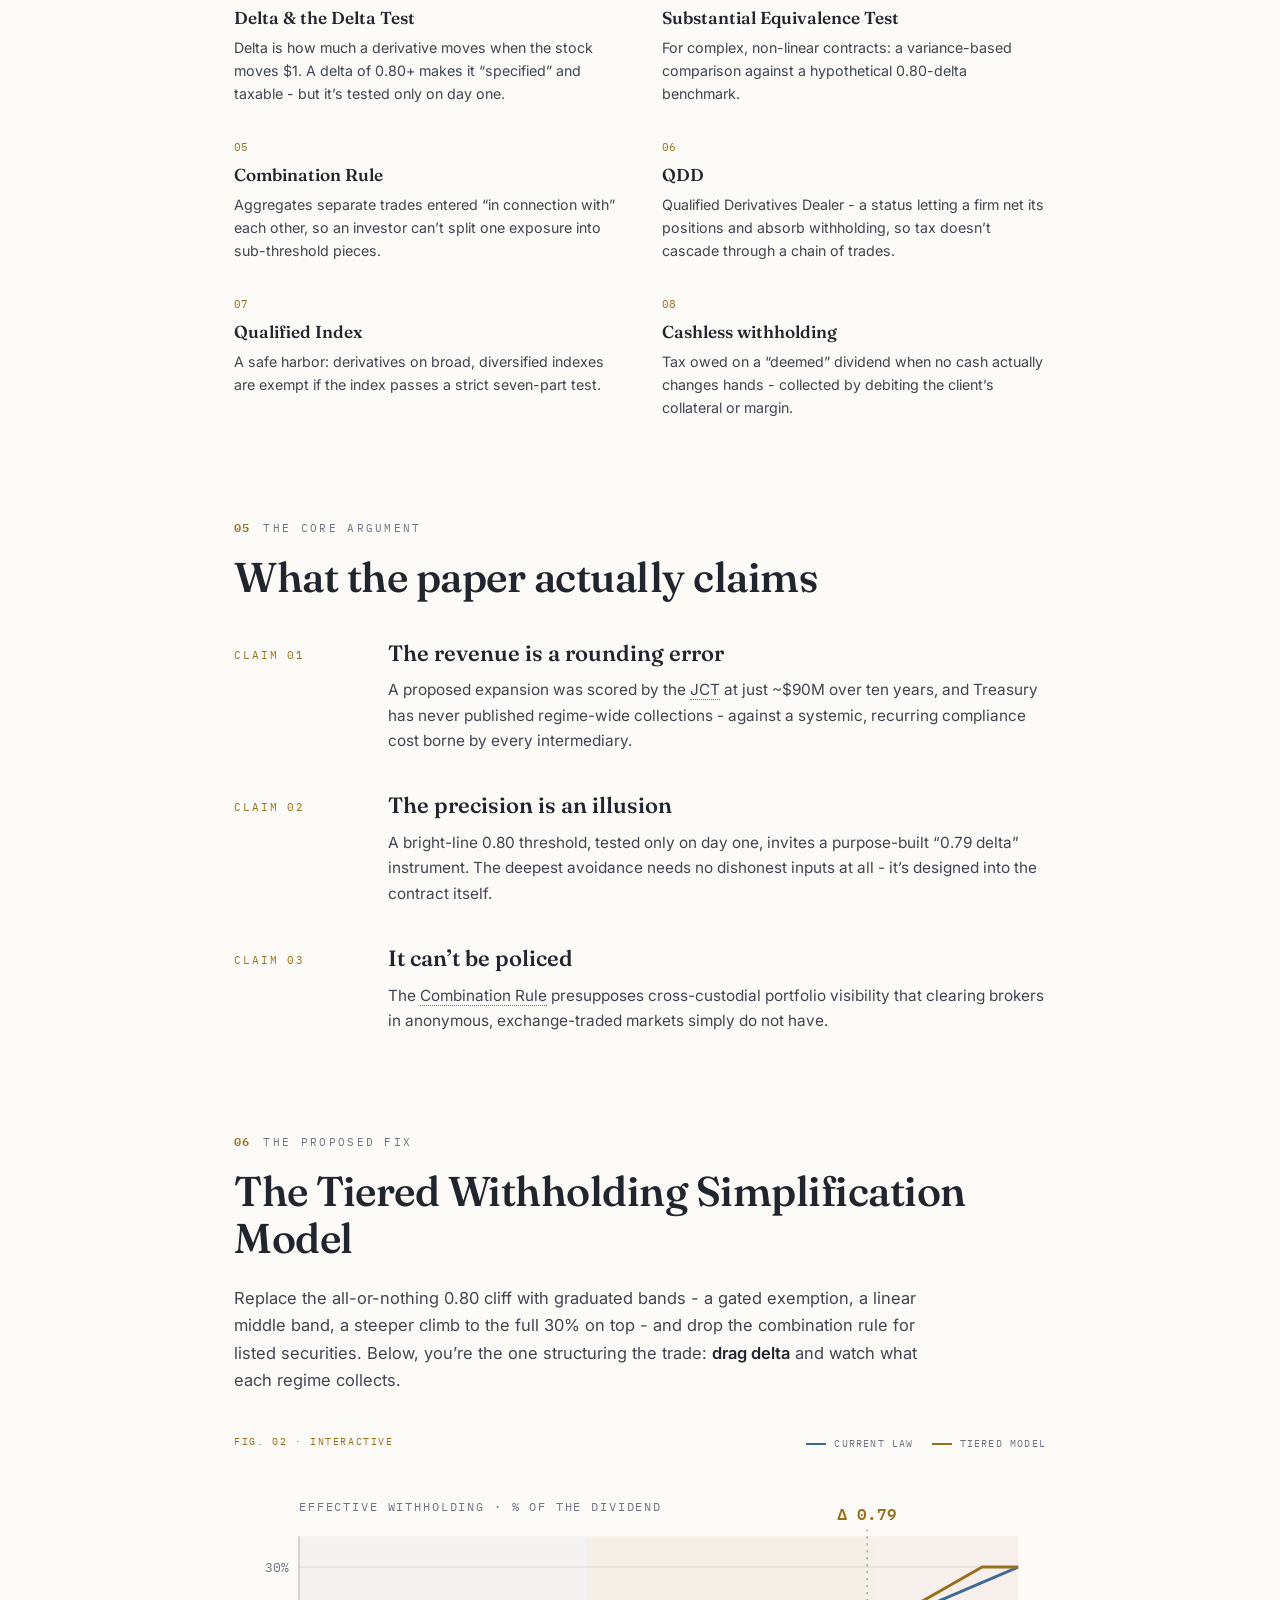
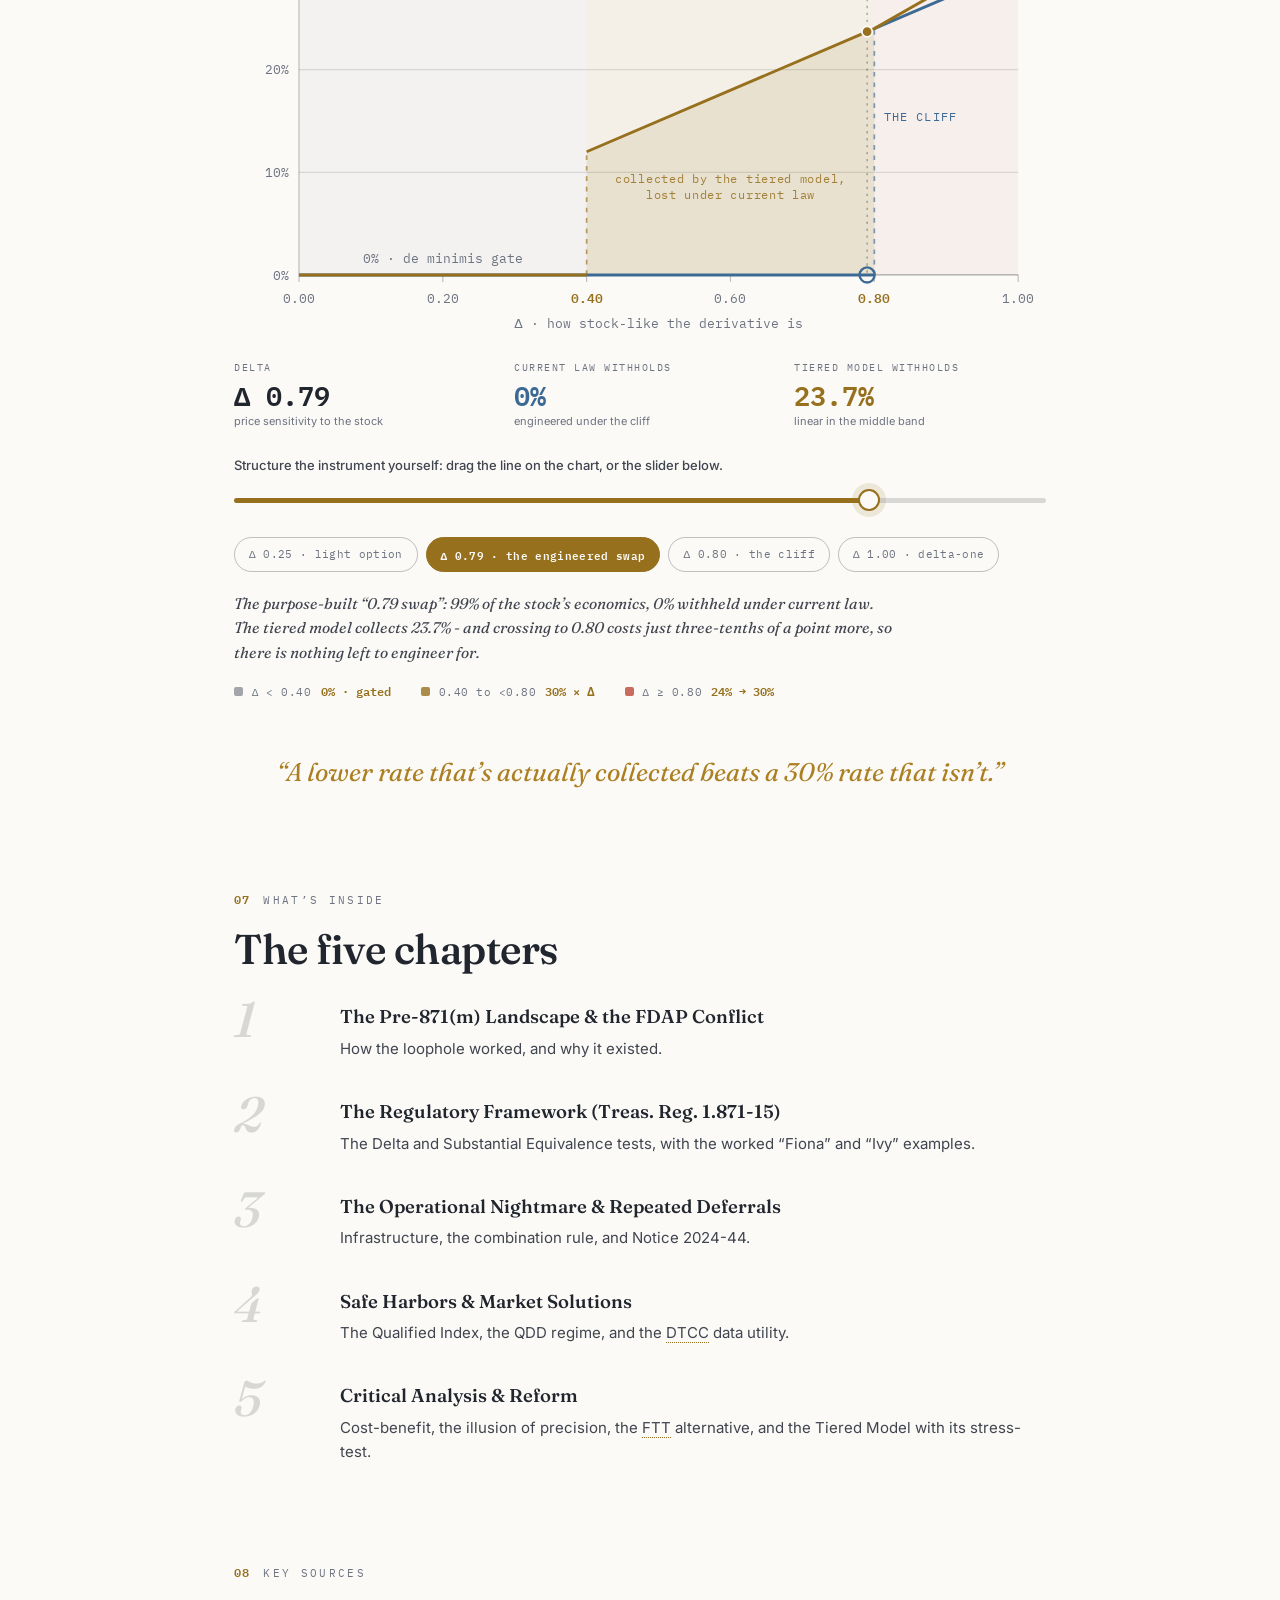
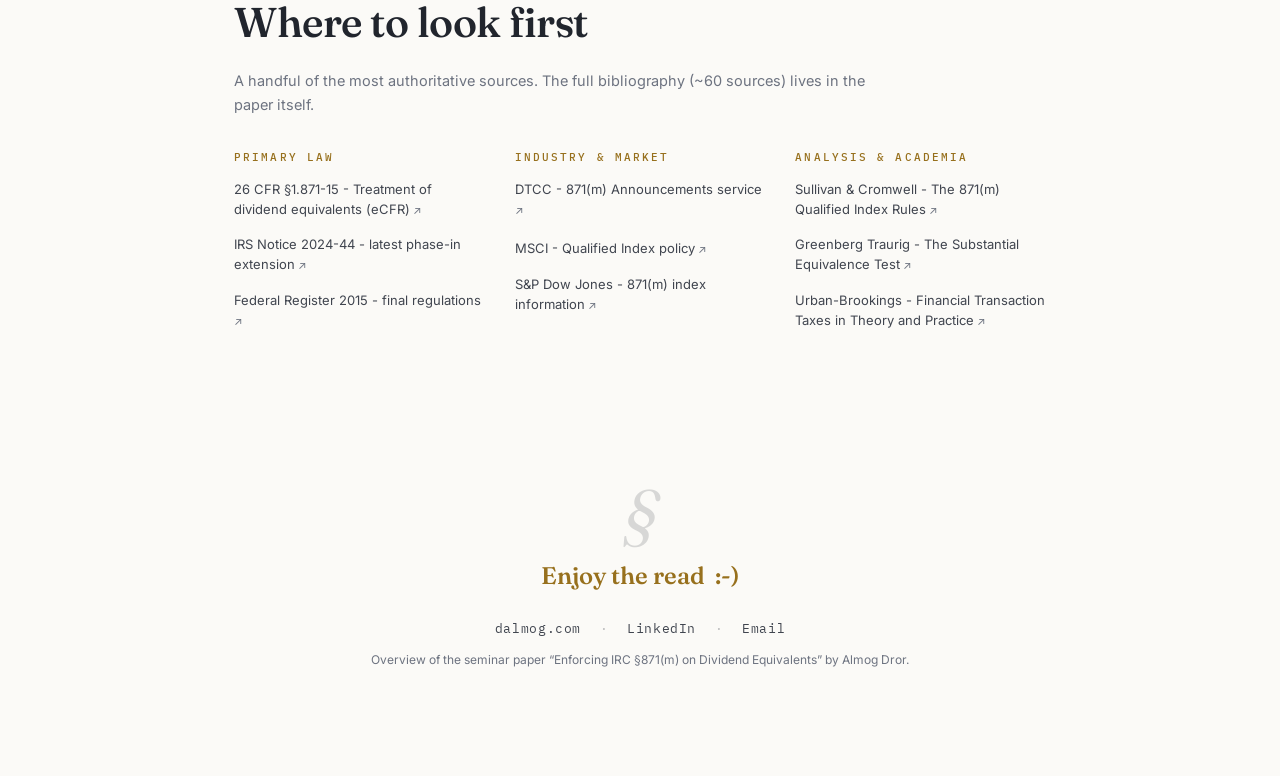
==== commit c1da5a80: "Add files via upload" ====
--- a/871m/index.html
+++ b/871m/index.html
@@ -12,172 +12,365 @@
   <meta property="og:type" content="article">
   <meta property="og:title" content="Enforcing IRC §871(m) on Dividend Equivalents">
   <meta property="og:description" content="A 3-minute orientation before you read the paper: the loophole, the math, the decade of deferrals, and a proposed fix.">
-  <meta property="og:url" content="https://dalmog.com/871m">
-  <meta property="og:image" content="https://dalmog.com/871m/og-image.png">
+  <meta property="og:url" content="https://dalmog.com/871m_v2">
+  <meta property="og:image" content="https://dalmog.com/871m_v2/og-image.png">
   <meta name="twitter:card" content="summary_large_image">
   <meta name="twitter:title" content="Enforcing IRC §871(m) on Dividend Equivalents">
   <meta name="twitter:description" content="A 3-minute orientation before you read the paper.">
-  <meta name="twitter:image" content="https://dalmog.com/871m/og-image.png">
+  <meta name="twitter:image" content="https://dalmog.com/871m_v2/og-image.png">
+
+  <link rel="icon" href="data:image/svg+xml,%3Csvg%20xmlns='http://www.w3.org/2000/svg'%20viewBox='0%200%2064%2064'%3E%3Crect%20width='64'%20height='64'%20rx='12'%20fill='%230A0E15'/%3E%3Ctext%20x='32'%20y='46'%20font-family='Georgia,serif'%20font-size='40'%20fill='%23D9A75E'%20text-anchor='middle'%3E%C2%A7%3C/text%3E%3C/svg%3E">
+
+  <script>try{if(localStorage.getItem('871m-theme')==='dark'){document.documentElement.setAttribute('data-theme','dark')}}catch(e){}</script>
 
   <link rel="preconnect" href="https://fonts.googleapis.com">
   <link rel="preconnect" href="https://fonts.gstatic.com" crossorigin>
-  <link href="https://fonts.googleapis.com/css2?family=Source+Serif+4:opsz,wght@8..60,400;8..60,600;8..60,700&family=Inter:wght@400;500;600&display=swap" rel="stylesheet">
-  <link rel="stylesheet" href="/871m/style.css">
+  <link href="https://fonts.googleapis.com/css2?family=Fraunces:ital,opsz,wght@0,9..144,400;0,9..144,500;0,9..144,600;1,9..144,400;1,9..144,500&family=Inter:wght@400;500;600&family=IBM+Plex+Mono:wght@400;500;600&display=swap" rel="stylesheet">
+  <link rel="stylesheet" href="style.css?v=20260710c">
+  <noscript>
+    <style>
+      .reveal { opacity: 1 !important; transform: none !important; }
+      .model-chart, .model-panel, .model-controls, .model-verdict, .model-legend { display: none !important; }
+      .timeline::before { transform: none !important; }
+      .tl-stamp { opacity: 1 !important; }
+    </style>
+  </noscript>
 </head>
 <body>
+
   <div id="progress" aria-hidden="true"></div>
 
+  <button id="theme-toggle" type="button" aria-label="Switch to dark theme">
+    <svg class="icon-moon" width="15" height="15" viewBox="0 0 24 24" fill="none" stroke="currentColor" stroke-width="2" stroke-linecap="round" stroke-linejoin="round" aria-hidden="true"><path d="M21 12.79A9 9 0 1 1 11.21 3 7 7 0 0 0 21 12.79z"/></svg>
+    <svg class="icon-sun" width="15" height="15" viewBox="0 0 24 24" fill="none" stroke="currentColor" stroke-width="2" stroke-linecap="round" stroke-linejoin="round" aria-hidden="true"><circle cx="12" cy="12" r="4"/><path d="M12 2v2M12 20v2M4.93 4.93l1.41 1.41M17.66 17.66l1.41 1.41M2 12h2M20 12h2M6.34 17.66l-1.41 1.41M19.07 4.93l-1.41 1.41"/></svg>
+  </button>
+
+  <nav class="rail" aria-label="Sections">
+    <a href="#tldr"><span class="rail-num">01</span><span class="rail-label">The short version</span></a>
+    <a href="#loophole"><span class="rail-num">02</span><span class="rail-label">The loophole</span></a>
+    <a href="#deferrals"><span class="rail-num">03</span><span class="rail-label">A decade of deferrals</span></a>
+    <a href="#concepts"><span class="rail-num">04</span><span class="rail-label">Eight terms</span></a>
+    <a href="#argument"><span class="rail-num">05</span><span class="rail-label">The core argument</span></a>
+    <a href="#fix"><span class="rail-num">06</span><span class="rail-label">The proposed fix</span></a>
+    <a href="#chapters"><span class="rail-num">07</span><span class="rail-label">The five chapters</span></a>
+    <a href="#sources"><span class="rail-num">08</span><span class="rail-label">Key sources</span></a>
+  </nav>
+
+  <!-- ============================ HERO ============================ -->
+  <header class="hero" id="top">
+    <div class="hero-frame" aria-hidden="true">
+      <span>dalmog.com / 871m</span>
+      <span>Almog Dror</span>
+    </div>
+
+    <div class="hero-inner">
+      <p class="eyebrow"><span class="eyebrow-mark">§</span>Seminar paper · U.S. international taxation</p>
+      <h1>Enforcing <span class="h1-accent">IRC&nbsp;§871(m)</span> on Dividend&nbsp;Equivalents</h1>
+      <p class="hook">How the U.S. tried to tax synthetic dividends - and why, sixteen years and six deferrals later, the rules still can&rsquo;t be enforced.</p>
+      <p class="orient">You&rsquo;re holding the paper. This page is a 3-minute orientation before you begin - every <span class="term" data-def="Exactly like this. Tap or hover any dotted term for a plain-English definition.">dotted term</span> opens a plain-English definition.</p>
+
+      <div class="hero-stats" id="hero-stats">
+        <div class="stat"><span class="stat-num" data-count="2010" data-from="1984">2010</span><span class="stat-label">enacted</span></div>
+        <div class="stat"><span class="stat-num" data-count="6">6</span><span class="stat-label">deferrals</span></div>
+        <div class="stat"><span class="stat-num" data-count="0.80" data-decimals="2">0.80</span><span class="stat-label">the delta cliff</span></div>
+        <div class="stat"><span class="stat-num" data-count="2027" data-from="2001">2027</span><span class="stat-label">next deadline</span></div>
+      </div>
+    </div>
+  </header>
+
   <main>
 
-    <!-- (1) HERO -->
-    <header class="hero">
-      <p class="eyebrow">Seminar Paper · U.S. International Taxation</p>
-      <h1>Enforcing IRC&nbsp;§871(m) on Dividend Equivalents</h1>
-      <p class="hook">How the U.S. tried to tax synthetic dividends - and why, sixteen years and six deferrals later, the rules still can&rsquo;t be enforced.</p>
-      <p class="byline">Almog Dror</p>
-      <p class="orient-note">You&rsquo;re holding the paper. This page is a 3-minute orientation before you begin - every underlined term is one tap away from a plain-English definition.</p>
-    </header>
-
-    <!-- (2) TL;DR -->
-    <section aria-labelledby="tldr-h">
-      <p class="section-label">The paper in 30 seconds</p>
+    <!-- ============================ 01 TL;DR ============================ -->
+    <section class="sec reveal" id="tldr" aria-labelledby="tldr-h">
+      <div class="sec-head">
+        <span class="sec-num">01</span>
+        <span class="sec-label">The paper in 30 seconds</span>      </div>
       <h2 id="tldr-h">The short version</h2>
       <p class="lead">
-        Foreign investors used <span class="term" data-def="A contract where one side gets all the economic return of a stock - its price moves and its dividends - without ever owning the shares.">total-return swaps</span> to synthetically own U.S. stocks and dodge the 30% tax normally withheld on dividends. In 2010, Congress enacted <span class="term" data-def="The 2010 U.S. tax provision that treats a derivative&rsquo;s &lsquo;dividend-equivalent&rsquo; payments as if they were real U.S. dividends.">§871(m)</span> to tax these <span class="term" data-def="A payment on a derivative that mirrors a U.S. dividend. §871(m) recharacterizes it as taxable U.S.-source income.">dividend equivalents</span> as if they were the real thing. The regulation turns that goal into dense math - the <span class="term" data-def="Checks a derivative&rsquo;s delta (price sensitivity to the stock). A delta of 0.80 or higher means it&rsquo;s treated like owning the stock, and is taxed.">Delta&nbsp;Test</span> and the <span class="term" data-def="A variance-based test for complex, non-linear derivatives, comparing them against a hypothetical 0.80-delta contract.">Substantial&nbsp;Equivalence&nbsp;Test</span>.
+        Foreign investors used <span class="term" data-def="A contract where one side gets all the economic return of a stock - its price moves and its dividends - without ever owning the shares.">total-return swaps</span> to synthetically own U.S. stocks and dodge the 30% tax normally withheld on dividends. In 2010, Congress enacted <span class="term" data-def="The 2010 U.S. tax provision that treats a derivative's 'dividend-equivalent' payments as if they were real U.S. dividends.">§871(m)</span> to tax these <span class="term" data-def="A payment on a derivative that mirrors a U.S. dividend. §871(m) recharacterizes it as taxable U.S.-source income.">dividend equivalents</span> as if they were the real thing. The regulation turns that goal into dense math - the <span class="term" data-def="Checks a derivative's delta (price sensitivity to the stock). A delta of 0.80 or higher means it's treated like owning the stock, and is taxed.">Delta&nbsp;Test</span> and the <span class="term" data-def="A variance-based test for complex, non-linear derivatives, comparing them against a hypothetical 0.80-delta contract.">Substantial&nbsp;Equivalence&nbsp;Test</span>.
       </p>
       <p>
-        The paper&rsquo;s thesis: the law is conceptually sound but <strong>operationally unenforceable</strong>. The market engineers instruments that sit just under the thresholds, and the <span class="term" data-def="The banks and brokers legally responsible for deducting the tax before paying the investor.">withholding agents</span> lack the data to comply - which is why the IRS has deferred full enforcement <strong>six times</strong>, now to 2027. It closes with an original fix: the <span class="term" data-def="The paper&rsquo;s proposed solution - graduated tax bands based on delta, measured on each dividend date, instead of an all-or-nothing day-one 0.80 cliff.">Tiered&nbsp;Withholding&nbsp;Simplification&nbsp;Model</span>.
+        The paper&rsquo;s thesis: the law is conceptually sound but <strong>operationally unenforceable</strong>. The market engineers instruments that sit just under the thresholds, and the <span class="term" data-def="The banks and brokers legally responsible for deducting the tax before paying the investor.">withholding agents</span> lack the data to comply - which is why the IRS has deferred full enforcement <strong>six times</strong>, now to 2027. It closes with an original fix: the <span class="term" data-def="The paper's proposed solution - graduated tax bands based on delta, instead of an all-or-nothing 0.80 cliff.">Tiered&nbsp;Withholding&nbsp;Simplification&nbsp;Model</span>.
       </p>
     </section>
 
-    <!-- (3) WHY THIS EXISTS -->
-    <section aria-labelledby="why-h">
-      <p class="section-label">Why this exists</p>
-      <h2 id="why-h">The situation, in three moves</h2>
-      <div class="stack">
+    <!-- ============================ 02 LOOPHOLE ============================ -->
+    <section class="sec reveal" id="loophole" aria-labelledby="loophole-h">
+      <div class="sec-head">
+        <span class="sec-num">02</span>
+        <span class="sec-label">Why this exists</span>      </div>
+      <h2 id="loophole-h">The situation, in three moves</h2>
+
+      <div class="moves stagger">
         <div class="move">
-          <span class="move-tag">The loophole</span>
+          <span class="move-tag">01 · The loophole</span>
           <p>Under the old sourcing rules, payments on a <span class="term" data-def="A category of derivative - such as an equity swap - whose payments are calculated on a notional amount rather than by owning the asset.">notional principal contract</span> were sourced to the <em>recipient&rsquo;s</em> residence. So dividend equivalents on a swap escaped the 30% tax entirely, turning taxable U.S. income into tax-free foreign-source gains.</p>
         </div>
         <div class="move">
-          <span class="move-tag">The mechanics</span>
-          <p>A foreign <span class="term" data-def="The investor who receives the derivative&rsquo;s upside and any dividend-equivalent payments.">Long&nbsp;Party</span> enters a total-return swap with a U.S. broker - the <span class="term" data-def="The bank or broker on the other side, who makes the payments and typically hedges by holding the actual shares.">Short&nbsp;Party</span> - who holds the physical shares. The dividend is paid domestic-to-domestic (untaxed), then its economic value is passed to the foreign investor through the swap. No withholding.</p>
+          <span class="move-tag">02 · The mechanics</span>
+          <p>A foreign <span class="term" data-def="The investor who receives the derivative's upside and any dividend-equivalent payments.">Long&nbsp;Party</span> enters a total-return swap with a U.S. broker - the <span class="term" data-def="The bank or broker on the other side, who makes the payments and typically hedges by holding the actual shares.">Short&nbsp;Party</span> - who holds the physical shares. The dividend is paid domestic-to-domestic, then its economic value is passed to the foreign investor through the swap. No withholding.</p>
         </div>
         <div class="move">
-          <span class="move-tag">The response</span>
+          <span class="move-tag">03 · The response</span>
           <p>The <span class="term" data-def="The Hiring Incentives to Restore Employment Act of 2010, which enacted §871(m).">HIRE&nbsp;Act</span> of 2010 applied <span class="term" data-def="A tax doctrine: what a deal actually does economically matters more than how it is labeled.">substance over form</span> through §871(m), and <span class="term" data-def="The 2015 Treasury regulation that spells out, in detail, how §871(m) actually works.">Treas.&nbsp;Reg.&nbsp;1.871-15</span> (finalized 2015) operationalized it with the Delta and Substantial Equivalence tests.</p>
         </div>
       </div>
-    </section>
-
-    <!-- (4) TIMELINE -->
-    <section aria-labelledby="timeline-h">
-      <p class="section-label">A decade of deferrals</p>
-      <h2 id="timeline-h">Fifteen years, still not enforced</h2>
-      <ol class="timeline">
-        <li><span class="t-year">2010</span><span class="t-body"><span class="term" data-def="The Hiring Incentives to Restore Employment Act of 2010.">HIRE&nbsp;Act</span> enacts §871(m).</span></li>
-        <li><span class="t-year">2015</span><span class="t-body">Final regulations (1.871-15) introduce the Delta and Substantial Equivalence tests.</span></li>
-        <li><span class="t-year">2016</span><span class="t-body">Notice 2016-76 limits enforcement to <span class="term" data-def="A derivative that moves one-for-one with the stock (delta = 1.0) - the most stock-like, and the only type currently enforced.">delta-one</span> transactions from 2017.</span></li>
-        <li><span class="t-year">2017-22</span><span class="t-body">Notices 2017-42, 2018-72, 2020-2, 2022-37 push the horizon out, again and again.</span></li>
-        <li><span class="t-year">2024</span><span class="t-body">Notice 2024-44 extends relief through 2026; non-delta-one and combination rules deferred to Jan&nbsp;1,&nbsp;2027.</span></li>
-        <li class="t-cliff"><span class="t-year">2027</span><span class="t-body">The enforcement cliff - or a seventh deferral.</span></li>
+
+      <figure class="swap reveal" id="swap" aria-label="Diagram: the dividend travels from a U.S. corporation to a U.S. broker, then on to the foreign investor through a swap, avoiding the direct route where 30% would be withheld.">
+        <figcaption class="swap-cap"><span class="mono-tag">fig. 01</span> the route, traced</figcaption>
+        <div class="swap-route">
+          <div class="swap-node">
+            <span class="sn-tag">U.S. corporation</span>
+            <span class="sn-name">Pays the dividend</span>
+            <span class="sn-sub">a real, U.S.-source dividend</span>
+          </div>
+          <div class="swap-flow" aria-hidden="true">
+            <span class="sf-label">dividend<br>domestic · untaxed</span>
+          </div>
+          <div class="swap-node">
+            <span class="sn-tag">Short Party</span>
+            <span class="sn-name">U.S. broker</span>
+            <span class="sn-sub">hedges by holding the actual shares</span>
+          </div>
+          <div class="swap-flow" aria-hidden="true">
+            <span class="sf-label">dividend equivalent<br>paid through the swap</span>
+          </div>
+          <div class="swap-node">
+            <span class="sn-tag">Long Party</span>
+            <span class="sn-name">Foreign investor</span>
+            <span class="sn-sub">all the economics, none of the shares</span>
+          </div>
+        </div>
+        <div class="swap-blocked">
+          <span class="sb-chip"><span class="sb-x">✕</span> the avoided route: a direct dividend to the foreign investor, minus <strong>30% withholding</strong></span>
+        </div>
+      </figure>
+    </section>
+
+    <!-- ============================ 03 TIMELINE ============================ -->
+    <section class="sec" id="deferrals" aria-labelledby="deferrals-h">
+      <div class="sec-head reveal">
+        <span class="sec-num">03</span>
+        <span class="sec-label">A decade of deferrals</span>      </div>
+      <h2 class="reveal" id="deferrals-h">Sixteen years, still not enforced</h2>
+
+      <ol class="timeline" id="timeline">
+        <li class="tl-item reveal">
+          <span class="tl-year">2010</span>
+          <span class="tl-body"><span class="term" data-def="The Hiring Incentives to Restore Employment Act of 2010.">HIRE&nbsp;Act</span> enacts §871(m).</span>
+          <span class="tl-stamp tl-stamp--gold">Enacted</span>
+        </li>
+        <li class="tl-item reveal">
+          <span class="tl-year">2015</span>
+          <span class="tl-body">Final regulations (1.871-15) introduce the Delta and Substantial Equivalence tests.</span>
+          <span class="tl-stamp tl-stamp--gold">Final regs</span>
+        </li>
+        <li class="tl-item tl-defer reveal">
+          <span class="tl-year">2016</span>
+          <span class="tl-body">Notice 2016-76 limits enforcement to <span class="term" data-def="A derivative that moves one-for-one with the stock (delta = 1.0) - the most stock-like, and the only type currently enforced.">delta-one</span> transactions from 2017.</span>
+          <span class="tl-stamp">Deferred · 01</span>
+        </li>
+        <li class="tl-item tl-defer reveal">
+          <span class="tl-year">2017-22</span>
+          <span class="tl-body">Notices 2017-42, 2018-72, 2020-2, 2022-37 push the horizon out, again and again.</span>
+          <span class="tl-stamp">Deferred · 02-05</span>
+        </li>
+        <li class="tl-item tl-defer reveal">
+          <span class="tl-year">2024</span>
+          <span class="tl-body">Notice 2024-44 extends relief through 2026; non-delta-one and combination rules deferred to Jan&nbsp;1,&nbsp;2027.</span>
+          <span class="tl-stamp">Deferred · 06</span>
+        </li>
+        <li class="tl-item tl-cliff reveal">
+          <span class="tl-year">2027</span>
+          <span class="tl-body">The enforcement cliff - or a seventh deferral.</span>
+          <span class="tl-stamp tl-stamp--cliff">Pending</span>
+        </li>
       </ol>
     </section>
 
-    <!-- (5) KEY CONCEPTS -->
-    <section aria-labelledby="concepts-h">
-      <p class="section-label">Before you read</p>
-      <h2 id="concepts-h">Eight terms that unlock the paper</h2>
-      <div class="cards">
-        <div class="card"><h3>FDAP income</h3><p>Fixed, Determinable, Annual or Periodical U.S.-source income - taxed at a flat 30% for foreign investors. Dividends are the archetype.</p></div>
-        <div class="card"><h3>Dividend equivalent</h3><p>A synthetic payment on a derivative that references a U.S. dividend. §871(m) recharacterizes it as taxable U.S.-source income.</p></div>
-        <div class="card"><h3>Delta &amp; the Delta Test</h3><p>Delta is how much a derivative moves when the stock moves $1. A delta of 0.80+ makes it &ldquo;specified&rdquo; and taxable - but it&rsquo;s tested only on day one.</p></div>
-        <div class="card"><h3>Substantial Equivalence Test</h3><p>For complex, non-linear contracts: a variance-based comparison against a hypothetical 0.80-delta benchmark.</p></div>
-        <div class="card"><h3>Combination Rule</h3><p>Aggregates separate trades entered &ldquo;in connection with&rdquo; each other, so an investor can&rsquo;t split one exposure into sub-threshold pieces.</p></div>
-        <div class="card"><h3>QDD</h3><p>Qualified Derivatives Dealer - a status letting a firm net its positions and absorb withholding, so tax doesn&rsquo;t cascade through a chain of trades.</p></div>
-        <div class="card"><h3>Qualified Index</h3><p>A safe harbor: derivatives on broad, diversified indexes are exempt if the index passes a strict seven-part test.</p></div>
-        <div class="card"><h3>Cashless withholding</h3><p>Tax owed on a &ldquo;deemed&rdquo; dividend when no cash actually changes hands - collected by debiting the client&rsquo;s collateral or margin.</p></div>
-      </div>
-    </section>
-
-    <!-- (6) CORE ARGUMENT -->
-    <section aria-labelledby="argument-h">
-      <p class="section-label">The core argument</p>
-      <h2 id="argument-h">What the paper actually claims</h2>
-      <div class="stack">
+    <!-- ============================ 04 CONCEPTS ============================ -->
+    <section class="sec" id="concepts" aria-labelledby="concepts-h">
+      <div class="sec-head reveal">
+        <span class="sec-num">04</span>
+        <span class="sec-label">Before you read</span>      </div>
+      <h2 class="reveal" id="concepts-h">Eight terms that unlock the paper</h2>
+
+      <div class="cards stagger">
+        <div class="card"><span class="card-idx">01</span><h3>FDAP income</h3><p>Fixed, Determinable, Annual or Periodical U.S.-source income - taxed at a flat 30% for foreign investors. Dividends are the archetype.</p></div>
+        <div class="card"><span class="card-idx">02</span><h3>Dividend equivalent</h3><p>A synthetic payment on a derivative that references a U.S. dividend. §871(m) recharacterizes it as taxable U.S.-source income.</p></div>
+        <div class="card"><span class="card-idx">03</span><h3>Delta &amp; the Delta Test</h3><p>Delta is how much a derivative moves when the stock moves $1. A delta of 0.80+ makes it &ldquo;specified&rdquo; and taxable - but it&rsquo;s tested only on day one.</p></div>
+        <div class="card"><span class="card-idx">04</span><h3>Substantial Equivalence Test</h3><p>For complex, non-linear contracts: a variance-based comparison against a hypothetical 0.80-delta benchmark.</p></div>
+        <div class="card"><span class="card-idx">05</span><h3>Combination Rule</h3><p>Aggregates separate trades entered &ldquo;in connection with&rdquo; each other, so an investor can&rsquo;t split one exposure into sub-threshold pieces.</p></div>
+        <div class="card"><span class="card-idx">06</span><h3>QDD</h3><p>Qualified Derivatives Dealer - a status letting a firm net its positions and absorb withholding, so tax doesn&rsquo;t cascade through a chain of trades.</p></div>
+        <div class="card"><span class="card-idx">07</span><h3>Qualified Index</h3><p>A safe harbor: derivatives on broad, diversified indexes are exempt if the index passes a strict seven-part test.</p></div>
+        <div class="card"><span class="card-idx">08</span><h3>Cashless withholding</h3><p>Tax owed on a &ldquo;deemed&rdquo; dividend when no cash actually changes hands - collected by debiting the client&rsquo;s collateral or margin.</p></div>
+      </div>
+    </section>
+
+    <!-- ============================ 05 ARGUMENT ============================ -->
+    <section class="sec" id="argument" aria-labelledby="argument-h">
+      <div class="sec-head reveal">
+        <span class="sec-num">05</span>
+        <span class="sec-label">The core argument</span>      </div>
+      <h2 class="reveal" id="argument-h">What the paper actually claims</h2>
+
+      <div class="claims stagger">
         <div class="claim">
-          <h3>The revenue is a rounding error</h3>
-          <p>A proposed expansion was scored by the <span class="term" data-def="Joint Committee on Taxation - Congress&rsquo;s nonpartisan tax scorekeeper.">JCT</span> at just ~$90M over ten years, and Treasury has never published regime-wide collections - against a systemic, recurring compliance cost borne by every intermediary.</p>
+          <span class="claim-idx">Claim 01</span>
+          <div class="claim-body">
+            <h3>The revenue is a rounding error</h3>
+            <p>A proposed expansion was scored by the <span class="term" data-def="Joint Committee on Taxation - Congress's nonpartisan tax scorekeeper.">JCT</span> at just ~$90M over ten years, and Treasury has never published regime-wide collections - against a systemic, recurring compliance cost borne by every intermediary.</p>
+          </div>
         </div>
         <div class="claim">
-          <h3>The precision is an illusion</h3>
-          <p>A bright-line 0.80 threshold, tested only on day one, invites a purpose-built &ldquo;0.79 delta&rdquo; instrument. The deepest avoidance needs no dishonest inputs at all - it&rsquo;s designed into the contract itself.</p>
+          <span class="claim-idx">Claim 02</span>
+          <div class="claim-body">
+            <h3>The precision is an illusion</h3>
+            <p>A bright-line 0.80 threshold, tested only on day one, invites a purpose-built &ldquo;0.79 delta&rdquo; instrument. The deepest avoidance needs no dishonest inputs at all - it&rsquo;s designed into the contract itself.</p>
+          </div>
         </div>
         <div class="claim">
-          <h3>It can&rsquo;t be policed</h3>
-          <p>The <span class="term" data-def="Aggregates separate trades entered &lsquo;in connection with&rsquo; each other so investors can&rsquo;t split one exposure into sub-threshold pieces.">Combination Rule</span> presupposes cross-custodial portfolio visibility that clearing brokers in anonymous, exchange-traded markets simply do not have.</p>
-        </div>
-        <div class="callout">
-          <p class="callout-label">The proposed fix</p>
-          <h3>The Tiered Withholding Simplification Model</h3>
-          <p>Replace the 0% / 30% cliff with graduated bands measured on each dividend record date (not just day one), and eliminate the combination rule for listed securities:</p>
-          <div class="bands">
-            <div class="band"><span class="band-delta">delta &lt; 0.40</span><span class="band-rate">0%</span></div>
-            <div class="band"><span class="band-delta">0.40 - 0.79</span><span class="band-rate band-rate--formula">30% &times; delta</span></div>
-            <div class="band"><span class="band-delta">delta &ge; 0.80</span><span class="band-rate">30%</span></div>
-          </div>
-          <p class="callout-note">In the middle band the tax tracks what the position actually captures - an effective 12-24% of the dividend - so there is no cliff left to engineer around.</p>
-          <p class="callout-kicker">&ldquo;A lower rate that&rsquo;s actually collected beats a 30% rate that isn&rsquo;t.&rdquo;</p>
-        </div>
-      </div>
-    </section>
-
-    <!-- (7) CHAPTER MAP -->
-    <section aria-labelledby="map-h">
-      <p class="section-label">What&rsquo;s inside</p>
-      <h2 id="map-h">The five chapters</h2>
-      <ol class="chapters">
-        <li><span class="ch-num">1</span><span class="ch-body"><strong>The Pre-871(m) Landscape &amp; the FDAP Conflict</strong><br>How the loophole worked, and why it existed.</span></li>
-        <li><span class="ch-num">2</span><span class="ch-body"><strong>The Regulatory Framework (Treas. Reg. 1.871-15)</strong><br>The Delta and Substantial Equivalence tests, with the worked &ldquo;Fiona&rdquo; and &ldquo;Ivy&rdquo; examples.</span></li>
-        <li><span class="ch-num">3</span><span class="ch-body"><strong>The Operational Nightmare &amp; Repeated Deferrals</strong><br>Infrastructure, the combination rule, and Notice 2024-44.</span></li>
-        <li><span class="ch-num">4</span><span class="ch-body"><strong>Safe Harbors &amp; Market Solutions</strong><br>The Qualified Index, the QDD regime, and the <span class="term" data-def="Depository Trust &amp; Clearing Corporation - the core post-trade plumbing for U.S. securities; it built a utility to standardize 871(m) data.">DTCC</span> data utility.</span></li>
-        <li><span class="ch-num">5</span><span class="ch-body"><strong>Critical Analysis &amp; Reform</strong><br>Cost-benefit, the illusion of precision, the <span class="term" data-def="Financial Transaction Tax - a tiny levy on every trade, floated as a simpler alternative.">FTT</span> alternative, and the Tiered Model with its stress-test.</span></li>
+          <span class="claim-idx">Claim 03</span>
+          <div class="claim-body">
+            <h3>It can&rsquo;t be policed</h3>
+            <p>The <span class="term" data-def="Aggregates separate trades entered 'in connection with' each other so investors can't split one exposure into sub-threshold pieces.">Combination Rule</span> presupposes cross-custodial portfolio visibility that clearing brokers in anonymous, exchange-traded markets simply do not have.</p>
+          </div>
+        </div>
+      </div>
+    </section>
+
+    <!-- ============================ 06 THE FIX ============================ -->
+    <section class="sec" id="fix" aria-labelledby="fix-h">
+      <div class="sec-head reveal">
+        <span class="sec-num">06</span>
+        <span class="sec-label">The proposed fix</span>      </div>
+      <h2 class="reveal" id="fix-h">The Tiered Withholding Simplification Model</h2>
+      <p class="reveal">Replace the all-or-nothing 0.80 cliff with graduated bands - a gated exemption, a linear middle band, a steeper climb to the full 30% on top - and drop the combination rule for listed securities. Below, you&rsquo;re the one structuring the trade: <strong>drag delta</strong> and watch what each regime collects.</p>
+
+      <div class="model reveal" id="model">
+        <div class="model-head">
+          <span class="mono-tag mono-tag--gold">fig. 02 · interactive</span>
+          <div class="model-legend" aria-hidden="true">
+            <span class="lg lg--law"><i></i>current law</span>
+            <span class="lg lg--tier"><i></i>tiered model</span>
+          </div>
+        </div>
+
+        <div class="model-grid">
+          <div class="model-chart" id="model-chart" aria-hidden="true"></div>
+
+          <div class="model-panel">
+            <div class="readout readout--delta">
+              <span class="ro-label">delta</span>
+              <span class="ro-value"><span aria-hidden="true">Δ&nbsp;</span><span id="ro-delta">0.79</span></span>
+              <span class="ro-sub">price sensitivity to the stock</span>
+            </div>
+            <div class="readout readout--law">
+              <span class="ro-label">current law withholds</span>
+              <span class="ro-value" id="ro-law">0%</span>
+              <span class="ro-sub" id="ro-law-sub">tested once, on day one</span>
+            </div>
+            <div class="readout readout--tier">
+              <span class="ro-label">tiered model withholds</span>
+              <span class="ro-value" id="ro-tier">23.7%</span>
+              <span class="ro-sub">linear in the middle band</span>
+            </div>
+          </div>
+        </div>
+
+        <div class="model-controls">
+          <label class="slider-label" for="delta-slider">Structure the instrument yourself: drag the line on the chart, or the slider below.</label>
+          <input type="range" id="delta-slider" min="0" max="100" step="1" value="79" aria-label="Delta of the derivative, from 0.00 to 1.00">
+          <div class="model-presets" role="group" aria-label="Example instruments">
+            <button type="button" data-delta="25">Δ 0.25 · light option</button>
+            <button type="button" data-delta="79" class="active">Δ 0.79 · the engineered swap</button>
+            <button type="button" data-delta="80">Δ 0.80 · the cliff</button>
+            <button type="button" data-delta="100">Δ 1.00 · delta-one</button>
+          </div>
+        </div>
+
+        <p class="model-verdict" id="model-verdict" aria-live="polite"></p>
+
+        <div class="bands" aria-label="The three bands of the tiered model">
+          <div class="band"><span class="band-delta">Δ &lt; 0.40</span><span class="band-rate">0% · gated</span></div>
+          <div class="band"><span class="band-delta">0.40 to &lt;0.80</span><span class="band-rate">30% × Δ</span></div>
+          <div class="band"><span class="band-delta">Δ ≥ 0.80</span><span class="band-rate">24% → 30%</span></div>
+        </div>
+      </div>
+
+      <p class="kicker reveal">&ldquo;A lower rate that&rsquo;s actually collected beats a 30% rate that isn&rsquo;t.&rdquo;</p>
+    </section>
+
+    <!-- ============================ 07 CHAPTERS ============================ -->
+    <section class="sec" id="chapters" aria-labelledby="chapters-h">
+      <div class="sec-head reveal">
+        <span class="sec-num">07</span>
+        <span class="sec-label">What&rsquo;s inside</span>      </div>
+      <h2 class="reveal" id="chapters-h">The five chapters</h2>
+
+      <ol class="chapters stagger">
+        <li>
+          <span class="ch-num">1</span>
+          <span class="ch-body"><strong>The Pre-871(m) Landscape &amp; the FDAP Conflict</strong>How the loophole worked, and why it existed.</span>
+        </li>
+        <li>
+          <span class="ch-num">2</span>
+          <span class="ch-body"><strong>The Regulatory Framework (Treas. Reg. 1.871-15)</strong>The Delta and Substantial Equivalence tests, with the worked &ldquo;Fiona&rdquo; and &ldquo;Ivy&rdquo; examples.</span>
+        </li>
+        <li>
+          <span class="ch-num">3</span>
+          <span class="ch-body"><strong>The Operational Nightmare &amp; Repeated Deferrals</strong>Infrastructure, the combination rule, and Notice 2024-44.</span>
+        </li>
+        <li>
+          <span class="ch-num">4</span>
+          <span class="ch-body"><strong>Safe Harbors &amp; Market Solutions</strong>The Qualified Index, the QDD regime, and the <span class="term" data-def="Depository Trust &amp; Clearing Corporation - the core post-trade plumbing for U.S. securities; it built a utility to standardize 871(m) data.">DTCC</span> data utility.</span>
+        </li>
+        <li>
+          <span class="ch-num">5</span>
+          <span class="ch-body"><strong>Critical Analysis &amp; Reform</strong>Cost-benefit, the illusion of precision, the <span class="term" data-def="Financial Transaction Tax - a tiny levy on every trade, floated as a simpler alternative.">FTT</span> alternative, and the Tiered Model with its stress-test.</span>
+        </li>
       </ol>
     </section>
 
-    <!-- (8) SOURCES -->
-    <section aria-labelledby="sources-h">
-      <p class="section-label">Key sources</p>
-      <h2 id="sources-h">Where to look first</h2>
-      <p class="sources-intro">A handful of the most authoritative sources. The full bibliography (~60 sources) lives in the paper itself.</p>
-      <div class="source-group">
-        <h3>Primary law</h3>
-        <ul>
-          <li><a href="https://www.ecfr.gov/current/title-26/chapter-I/subchapter-A/part-1/subject-group-ECFR13be67b7d68fc09/section-1.871-15" target="_blank" rel="noopener">26 CFR §1.871-15 - Treatment of dividend equivalents (eCFR)</a></li>
-          <li><a href="https://www.irs.gov/pub/irs-drop/n-24-44.pdf" target="_blank" rel="noopener">IRS Notice 2024-44 - latest phase-in extension</a></li>
-          <li><a href="https://www.federalregister.gov/documents/2015/09/18/2015-21759/dividend-equivalents-from-sources-within-the-united-states" target="_blank" rel="noopener">Federal Register 2015 - final regulations</a></li>
-        </ul>
-      </div>
-      <div class="source-group">
-        <h3>Industry &amp; market</h3>
-        <ul>
-          <li><a href="https://www.dtcc.com/asset-services/global-tax-services/871m-announcements" target="_blank" rel="noopener">DTCC - 871(m) Announcements service</a></li>
-          <li><a href="https://www.msci.com/downloads/web/msci-com/indexes/index-resources/additional-regulations/IRS-871M.pdf" target="_blank" rel="noopener">MSCI - Qualified Index policy</a></li>
-          <li><a href="https://www.spglobal.com/spdji/en/documents/additional-material/sp-section-871m-index-information-equity-indices.pdf" target="_blank" rel="noopener">S&amp;P Dow Jones - 871(m) index information</a></li>
-        </ul>
-      </div>
-      <div class="source-group">
-        <h3>Analysis &amp; academia</h3>
-        <ul>
-          <li><a href="https://www.sullcrom.com/SullivanCromwell/_Assets/PDFs/General/Publication-Hochberg-The-Tax-Lawyer-2018.pdf" target="_blank" rel="noopener">Sullivan &amp; Cromwell - The 871(m) Qualified Index Rules</a></li>
-          <li><a href="https://www.gtlaw.com/-/media/files/insights/published-articles/024204_journal-of-taxation-of-financial-products-john-kaufmann.pdf" target="_blank" rel="noopener">Greenberg Traurig - The Substantial Equivalence Test</a></li>
-          <li><a href="https://www.urban.org/sites/default/files/publication/78181/2000634-financial-transaction-taxes-in-theory-and-practice.pdf" target="_blank" rel="noopener">Urban-Brookings - Financial Transaction Taxes in Theory and Practice</a></li>
-        </ul>
-      </div>
-    </section>
-
-    <!-- (9) FOOTER -->
-    <footer>
+    <!-- ============================ 08 SOURCES ============================ -->
+    <section class="sec" id="sources" aria-labelledby="sources-h">
+      <div class="sec-head reveal">
+        <span class="sec-num">08</span>
+        <span class="sec-label">Key sources</span>      </div>
+      <h2 class="reveal" id="sources-h">Where to look first</h2>
+      <p class="sources-intro reveal">A handful of the most authoritative sources. The full bibliography (~60 sources) lives in the paper itself.</p>
+
+      <div class="source-grid stagger">
+        <div class="source-group">
+          <h3>Primary law</h3>
+          <ul>
+            <li><a href="https://www.ecfr.gov/current/title-26/chapter-I/subchapter-A/part-1/subject-group-ECFR13be67b7d68fc09/section-1.871-15" target="_blank" rel="noopener">26 CFR §1.871-15 - Treatment of dividend equivalents (eCFR)</a></li>
+            <li><a href="https://www.irs.gov/pub/irs-drop/n-24-44.pdf" target="_blank" rel="noopener">IRS Notice 2024-44 - latest phase-in extension</a></li>
+            <li><a href="https://www.federalregister.gov/documents/2015/09/18/2015-21759/dividend-equivalents-from-sources-within-the-united-states" target="_blank" rel="noopener">Federal Register 2015 - final regulations</a></li>
+          </ul>
+        </div>
+        <div class="source-group">
+          <h3>Industry &amp; market</h3>
+          <ul>
+            <li><a href="https://www.dtcc.com/asset-services/global-tax-services/871m-announcements" target="_blank" rel="noopener">DTCC - 871(m) Announcements service</a></li>
+            <li><a href="https://www.msci.com/downloads/web/msci-com/indexes/index-resources/additional-regulations/IRS-871M.pdf" target="_blank" rel="noopener">MSCI - Qualified Index policy</a></li>
+            <li><a href="https://www.spglobal.com/spdji/en/documents/additional-material/sp-section-871m-index-information-equity-indices.pdf" target="_blank" rel="noopener">S&amp;P Dow Jones - 871(m) index information</a></li>
+          </ul>
+        </div>
+        <div class="source-group">
+          <h3>Analysis &amp; academia</h3>
+          <ul>
+            <li><a href="https://www.sullcrom.com/SullivanCromwell/_Assets/PDFs/General/Publication-Hochberg-The-Tax-Lawyer-2018.pdf" target="_blank" rel="noopener">Sullivan &amp; Cromwell - The 871(m) Qualified Index Rules</a></li>
+            <li><a href="https://www.gtlaw.com/-/media/files/insights/published-articles/024204_journal-of-taxation-of-financial-products-john-kaufmann.pdf" target="_blank" rel="noopener">Greenberg Traurig - The Substantial Equivalence Test</a></li>
+            <li><a href="https://www.urban.org/sites/default/files/publication/78181/2000634-financial-transaction-taxes-in-theory-and-practice.pdf" target="_blank" rel="noopener">Urban-Brookings - Financial Transaction Taxes in Theory and Practice</a></li>
+          </ul>
+        </div>
+      </div>
+    </section>
+
+    <!-- ============================ FOOTER ============================ -->
+    <footer class="reveal">
+      <p class="footer-mark" aria-hidden="true">§</p>
       <p class="footer-cta">Enjoy the read&nbsp;&nbsp;:-)</p>
       <p class="footer-links">
         <a href="https://dalmog.com" target="_blank" rel="noopener">dalmog.com</a>
@@ -194,6 +387,6 @@
   <!-- Tooltip popover element (single, reused) -->
   <div id="tip" role="tooltip" aria-hidden="true"></div>
 
-  <script src="/871m/script.js"></script>
+  <script src="script.js?v=20260710e"></script>
 </body>
 </html>
--- a/871m/style.css
+++ b/871m/style.css
@@ -1,25 +1,72 @@
 /* ============================================================
-   dalmog.com/871m - standalone reading primer
-   Clean editorial light theme. Mobile-first.
+   dalmog.com/871m_v2 - reading primer, redesigned
+   Warm paper-white editorial theme by default; optional dark.
+   Flat, open layout: whitespace over boxes, ink over chrome.
+   Vanilla CSS, no build step.
    ============================================================ */
 
 :root {
-  --bg: #faf9f7;
-  --bg-card: #ffffff;
-  --ink: #1a1a1a;
-  --ink-soft: #3d3d3d;
-  --muted: #6b6b6b;
-  --accent: #1c3d5a;
-  --accent-soft: #e8eef3;
-  --rule: #e5e2dc;
-  --rule-strong: #d3cfc7;
-  --shadow: 0 1px 2px rgba(26,26,26,.04), 0 8px 24px rgba(26,26,26,.06);
-  --serif: 'Source Serif 4', Charter, Georgia, 'Times New Roman', serif;
+  color-scheme: light;
+  --bg: #fbfaf7;
+  --panel: #ffffff;
+  --ink: #21252d;
+  --ink-soft: #40454f;
+  --muted: #6d7380;
+  --gold: #97701d;
+  --gold-hi: #ac7f22;
+  --red: #bf4737;
+  --law: #3d6a94;
+  --line: rgba(33, 37, 45, .13);
+  --line-strong: rgba(33, 37, 45, .28);
+  --ghost: rgba(33, 37, 45, .16);
+  --wash: rgba(151, 112, 29, .05);
+  --track: rgba(33, 37, 45, .16);
+  --halo: rgba(151, 112, 29, .14);
+  --zone-gate: rgba(112, 118, 128, .055);
+  --zone: rgba(151, 112, 29, .07);
+  --zone-hi: rgba(191, 71, 55, .06);
+  --lost: rgba(151, 112, 29, .12);
+  --marker: rgba(33, 37, 45, .45);
+  --on-accent: #fbfaf7;
+  --tip-shadow: 0 12px 36px rgba(28, 32, 40, .16);
+  --serif: 'Fraunces', Georgia, 'Times New Roman', serif;
   --sans: 'Inter', system-ui, -apple-system, 'Segoe UI', Roboto, sans-serif;
-  --maxw: 720px;
-}
-
-* { box-sizing: border-box; margin: 0; padding: 0; }
+  --mono: 'IBM Plex Mono', ui-monospace, 'Cascadia Mono', Consolas, monospace;
+  --maxw: 860px;
+  /* custom § cursors: ink for browsing, gold over anything interactive */
+  --cur: url("data:image/svg+xml,%3Csvg%20xmlns='http://www.w3.org/2000/svg'%20width='26'%20height='26'%3E%3Ctext%20x='13'%20y='20'%20text-anchor='middle'%20font-family='Georgia,serif'%20font-size='21'%20font-weight='600'%20paint-order='stroke'%20stroke='%23fbfaf7'%20stroke-width='1.4'%20fill='%2321252d'%3E%C2%A7%3C/text%3E%3C/svg%3E") 13 13, auto;
+  --cur-hot: url("data:image/svg+xml,%3Csvg%20xmlns='http://www.w3.org/2000/svg'%20width='26'%20height='26'%3E%3Ctext%20x='13'%20y='20'%20text-anchor='middle'%20font-family='Georgia,serif'%20font-size='21'%20font-weight='600'%20font-style='italic'%20transform='rotate(10%2013%2013)'%20paint-order='stroke'%20stroke='%23fbfaf7'%20stroke-width='1.4'%20fill='%2397701d'%3E%C2%A7%3C/text%3E%3C/svg%3E") 13 13, pointer;
+}
+
+[data-theme="dark"] {
+  color-scheme: dark;
+  --bg: #0b0f16;
+  --panel: #121927;
+  --ink: #e9e4d7;
+  --ink-soft: #c4bfb2;
+  --muted: #8c94a5;
+  --gold: #d9a75e;
+  --gold-hi: #efc685;
+  --red: #e0604f;
+  --law: #85b1dc;
+  --line: rgba(233, 228, 215, .11);
+  --line-strong: rgba(233, 228, 215, .24);
+  --ghost: rgba(233, 228, 215, .15);
+  --wash: rgba(217, 167, 94, .05);
+  --track: rgba(233, 228, 215, .15);
+  --halo: rgba(217, 167, 94, .15);
+  --zone-gate: rgba(185, 192, 202, .05);
+  --zone: rgba(217, 167, 94, .07);
+  --zone-hi: rgba(224, 96, 79, .07);
+  --lost: rgba(217, 167, 94, .12);
+  --marker: rgba(233, 228, 215, .45);
+  --on-accent: #0b0f16;
+  --tip-shadow: 0 14px 44px rgba(0, 0, 0, .55);
+  --cur: url("data:image/svg+xml,%3Csvg%20xmlns='http://www.w3.org/2000/svg'%20width='26'%20height='26'%3E%3Ctext%20x='13'%20y='20'%20text-anchor='middle'%20font-family='Georgia,serif'%20font-size='21'%20font-weight='600'%20paint-order='stroke'%20stroke='%230b0f16'%20stroke-width='2'%20fill='%23e9e4d7'%3E%C2%A7%3C/text%3E%3C/svg%3E") 13 13, auto;
+  --cur-hot: url("data:image/svg+xml,%3Csvg%20xmlns='http://www.w3.org/2000/svg'%20width='26'%20height='26'%3E%3Ctext%20x='13'%20y='20'%20text-anchor='middle'%20font-family='Georgia,serif'%20font-size='21'%20font-weight='600'%20font-style='italic'%20transform='rotate(10%2013%2013)'%20paint-order='stroke'%20stroke='%230b0f16'%20stroke-width='2'%20fill='%23d9a75e'%3E%C2%A7%3C/text%3E%3C/svg%3E") 13 13, pointer;
+}
+
+*, *::before, *::after { box-sizing: border-box; margin: 0; padding: 0; }
 
 html { -webkit-text-size-adjust: 100%; scroll-behavior: smooth; }
 
@@ -27,369 +74,1061 @@
   background: var(--bg);
   color: var(--ink);
   font-family: var(--sans);
-  font-size: 17px;
-  line-height: 1.62;
+  font-size: 16.5px;
+  line-height: 1.65;
   -webkit-font-smoothing: antialiased;
   text-rendering: optimizeLegibility;
-}
-
-main {
-  max-width: var(--maxw);
-  margin: 0 auto;
-  padding: 0 22px 72px;
-}
-
-/* Scroll progress bar */
+  overflow-x: hidden;
+  transition: background-color .35s ease, color .35s ease;
+  cursor: var(--cur);
+}
+
+::selection { background: rgba(172, 127, 34, .28); }
+
+a, button, label { cursor: var(--cur-hot); }
+a { color: inherit; }
+
+:focus-visible { outline: 2px solid var(--gold); outline-offset: 3px; border-radius: 3px; }
+
+strong { color: var(--ink); font-weight: 600; }
+
+/* ---------- Scroll progress ---------- */
 #progress {
   position: fixed;
   top: 0; left: 0;
-  height: 3px;
+  height: 2px;
   width: 0%;
-  background: var(--accent);
-  z-index: 100;
-  transition: width .08s linear;
-}
-
-/* ---------- Section rhythm ---------- */
-section { padding: 40px 0; border-top: 1px solid var(--rule); }
-
-.section-label {
-  font-size: 12px;
+  background: var(--gold);
+  z-index: 300;
+}
+
+/* ---------- Theme toggle ---------- */
+#theme-toggle {
+  position: fixed;
+  top: 16px;
+  right: 18px;
+  z-index: 320;
+  display: flex;
+  align-items: center;
+  justify-content: center;
+  width: 36px;
+  height: 36px;
+  border-radius: 50%;
+  border: 1px solid var(--line-strong);
+  background: var(--bg);
+  color: var(--muted);
+  cursor: var(--cur-hot);
+  transition: color .25s, border-color .25s, background-color .35s;
+}
+#theme-toggle:hover { color: var(--gold); border-color: var(--gold); }
+#theme-toggle .icon-sun { display: none; }
+[data-theme="dark"] #theme-toggle .icon-sun { display: block; }
+[data-theme="dark"] #theme-toggle .icon-moon { display: none; }
+
+/* ---------- Section rail (desktop) ---------- */
+.rail {
+  position: fixed;
+  right: 26px;
+  top: 50%;
+  transform: translateY(-50%);
+  display: flex;
+  flex-direction: column;
+  gap: 15px;
+  z-index: 200;
+}
+.rail a {
+  display: flex;
+  align-items: center;
+  justify-content: flex-end;
+  gap: 10px;
+  text-decoration: none;
+}
+.rail-num {
+  font-family: var(--mono);
+  font-size: 10px;
+  color: var(--muted);
+  opacity: .6;
+  transition: color .25s, opacity .25s;
+}
+.rail-label {
+  font-family: var(--mono);
+  font-size: 10px;
+  letter-spacing: .1em;
+  text-transform: uppercase;
+  color: var(--ink-soft);
+  opacity: 0;
+  transform: translateX(8px);
+  transition: opacity .25s, transform .25s;
+  pointer-events: none;
+  order: -1;
+}
+.rail a:hover .rail-num,
+.rail a.active .rail-num { color: var(--gold); opacity: 1; }
+.rail a:hover .rail-label,
+.rail a.active .rail-label { opacity: 1; transform: translateX(0); }
+
+@media (max-width: 1199px) { .rail { display: none; } }
+
+/* ============================================================
+   HERO
+   ============================================================ */
+.hero {
+  position: relative;
+  overflow: hidden;
+  padding: 150px 0 96px;
+}
+/* single quiet watermark, no other decoration */
+.hero::after {
+  content: "§";
+  position: absolute;
+  top: -4%;
+  right: -2%;
+  z-index: 0;
+  font-family: var(--serif);
+  font-style: italic;
+  font-size: clamp(300px, 38vw, 520px);
+  line-height: 1;
+  color: var(--wash);
+  pointer-events: none;
+}
+
+.hero-frame {
+  position: absolute;
+  top: 0; left: 0; right: 0;
+  display: flex;
+  justify-content: space-between;
+  padding: 26px 30px;
+  font-family: var(--mono);
+  font-size: 10.5px;
+  letter-spacing: .16em;
+  text-transform: uppercase;
+  color: var(--muted);
+  z-index: 1;
+}
+.hero-frame span:last-child { margin-right: 54px; }
+
+.hero-inner {
+  position: relative;
+  z-index: 1;
+  width: 100%;
+  max-width: var(--maxw);
+  margin: 0 auto;
+  padding: 0 24px;
+}
+.hero-inner > * { animation: rise .8s cubic-bezier(.22, 1, .36, 1) both; }
+.hero-inner > :nth-child(1) { animation-delay: .05s; }
+.hero-inner > :nth-child(2) { animation-delay: .16s; }
+.hero-inner > :nth-child(3) { animation-delay: .3s; }
+.hero-inner > :nth-child(4) { animation-delay: .44s; }
+.hero-inner > :nth-child(5) { animation-delay: .58s; }
+
+.eyebrow {
+  display: flex;
+  align-items: center;
+  font-family: var(--mono);
+  font-size: 11px;
+  letter-spacing: .24em;
+  text-transform: uppercase;
+  color: var(--muted);
+  margin-bottom: 30px;
+}
+.eyebrow-mark {
+  font-family: var(--serif);
+  font-size: 16px;
+  color: var(--gold);
+  margin-right: 13px;
+  letter-spacing: 0;
+}
+
+h1 {
+  font-family: var(--serif);
+  font-weight: 560;
+  font-size: clamp(2.7rem, 6.4vw, 4.9rem);
+  line-height: 1.04;
+  letter-spacing: -.015em;
+  margin-bottom: 26px;
+  max-width: 15ch;
+}
+.h1-accent { font-style: italic; color: var(--gold-hi); font-weight: 500; }
+
+.hook {
+  font-family: var(--serif);
+  font-size: clamp(1.15rem, 2.2vw, 1.45rem);
+  line-height: 1.45;
+  color: var(--ink-soft);
+  max-width: 40ch;
+  margin-bottom: 24px;
+}
+
+.orient {
+  font-size: 14px;
+  color: var(--muted);
+  max-width: 560px;
+}
+
+.hero-stats {
+  display: grid;
+  grid-template-columns: repeat(4, 1fr);
+  gap: 0 28px;
+  margin-top: 58px;
+}
+.stat-num {
+  display: block;
+  font-family: var(--mono);
   font-weight: 600;
-  letter-spacing: .12em;
-  text-transform: uppercase;
-  color: var(--accent);
-  margin-bottom: 10px;
-}
-
-h2 {
-  font-family: var(--serif);
-  font-weight: 600;
-  font-size: 1.72rem;
-  line-height: 1.2;
-  letter-spacing: -.01em;
-  margin-bottom: 20px;
-}
-
-h3 {
-  font-family: var(--serif);
-  font-weight: 600;
-  font-size: 1.12rem;
-  line-height: 1.3;
-}
-
-p { margin-bottom: 1rem; }
-p:last-child { margin-bottom: 0; }
-section p, .move p, .claim p, .card p { color: var(--ink-soft); }
-
-/* ---------- Hero ---------- */
-.hero { padding: 64px 0 44px; border-top: none; }
-
-.eyebrow {
-  font-size: 12px;
-  font-weight: 600;
-  letter-spacing: .14em;
-  text-transform: uppercase;
-  color: var(--muted);
-  margin-bottom: 18px;
-}
-
-h1 {
-  font-family: var(--serif);
-  font-weight: 700;
-  font-size: 2.6rem;
-  line-height: 1.08;
-  letter-spacing: -.02em;
-  margin-bottom: 20px;
-}
-
-.hook {
-  font-family: var(--serif);
-  font-size: 1.28rem;
-  line-height: 1.4;
-  color: var(--ink-soft);
-  font-weight: 400;
-  margin-bottom: 26px;
-}
-
-.byline {
-  font-weight: 600;
-  font-size: 1rem;
-  margin-bottom: 18px;
-}
-
-.orient-note {
-  font-size: 15px;
-  color: var(--muted);
-  border-left: 2px solid var(--rule-strong);
-  padding-left: 15px;
-}
-
-/* ---------- Lead paragraph ---------- */
-.lead {
-  font-size: 1.12rem;
-  color: var(--ink) !important;
-}
-
-/* ---------- "Three moves" / claims stack ---------- */
-.stack { display: flex; flex-direction: column; gap: 16px; }
-
-.move, .claim {
-  background: var(--bg-card);
-  border: 1px solid var(--rule);
-  border-radius: 12px;
-  padding: 20px 22px;
-  box-shadow: var(--shadow);
-}
-
-.move-tag {
-  display: inline-block;
+  font-size: 1.6rem;
+  color: var(--gold);
+  line-height: 1.15;
+  font-variant-numeric: tabular-nums;
+}
+.stat-label {
+  display: block;
+  font-family: var(--mono);
+  font-size: 10px;
+  letter-spacing: .18em;
+  text-transform: uppercase;
+  color: var(--muted);
+  margin-top: 5px;
+}
+
+@keyframes rise { from { opacity: 0; transform: translateY(24px); } to { opacity: 1; transform: none; } }
+
+/* ============================================================
+   SECTION CHROME
+   ============================================================ */
+main { display: block; }
+
+.sec {
+  max-width: var(--maxw);
+  margin: 0 auto;
+  padding: clamp(76px, 11vh, 118px) 24px 0;
+  scroll-margin-top: 30px;
+}
+
+.sec-head {
+  display: flex;
+  align-items: baseline;
+  gap: 14px;
+  margin-bottom: 16px;
+}
+.sec-num {
+  font-family: var(--mono);
   font-size: 12px;
   font-weight: 600;
   letter-spacing: .06em;
-  text-transform: uppercase;
-  color: var(--accent);
-  margin-bottom: 8px;
-}
-
-.claim h3 { margin-bottom: 7px; }
-
-/* ---------- Timeline ---------- */
-.timeline { list-style: none; position: relative; }
+  color: var(--gold);
+}
+.sec-label {
+  font-family: var(--mono);
+  font-size: 10.5px;
+  letter-spacing: .22em;
+  text-transform: uppercase;
+  color: var(--muted);
+}
+
+h2 {
+  font-family: var(--serif);
+  font-weight: 550;
+  font-size: clamp(1.9rem, 3.6vw, 2.6rem);
+  line-height: 1.12;
+  letter-spacing: -.012em;
+  margin-bottom: 24px;
+}
+
+h3 { font-family: var(--serif); font-weight: 560; line-height: 1.3; }
+
+p { color: var(--ink-soft); margin-bottom: 1rem; }
+p:last-child { margin-bottom: 0; }
+.sec > p { max-width: 72ch; }
+
+.lead {
+  font-family: var(--serif);
+  font-size: clamp(1.16rem, 2vw, 1.36rem);
+  line-height: 1.56;
+  color: var(--ink);
+  margin-bottom: 1.15rem;
+}
+
+.mono-tag {
+  font-family: var(--mono);
+  font-size: 10px;
+  letter-spacing: .16em;
+  text-transform: uppercase;
+  color: var(--gold);
+}
+
+/* ============================================================
+   02 · THREE MOVES + SWAP DIAGRAM
+   ============================================================ */
+.moves {
+  display: grid;
+  grid-template-columns: repeat(3, 1fr);
+  gap: 34px;
+  margin-top: 36px;
+}
+.move-tag {
+  display: block;
+  font-family: var(--mono);
+  font-size: 10px;
+  letter-spacing: .16em;
+  text-transform: uppercase;
+  color: var(--gold);
+  margin-bottom: 10px;
+}
+.move p { font-size: .92rem; line-height: 1.62; margin: 0; }
+
+/* --- Swap diagram --- */
+.swap { margin-top: 52px; }
+.swap-cap {
+  display: flex;
+  align-items: baseline;
+  gap: 12px;
+  font-family: var(--mono);
+  font-size: 10.5px;
+  letter-spacing: .2em;
+  text-transform: uppercase;
+  color: var(--muted);
+  margin-bottom: 30px;
+}
+
+.swap-route {
+  display: grid;
+  grid-template-columns: 1fr 150px 1fr 150px 1fr;
+  align-items: stretch;
+}
+.swap-node {
+  display: flex;
+  flex-direction: column;
+  justify-content: center;
+  gap: 6px;
+  text-align: center;
+  background: var(--panel);
+  border: 1px solid var(--line);
+  border-radius: 10px;
+  padding: 18px 14px;
+  transition: background-color .35s, border-color .35s;
+}
+.sn-tag {
+  font-family: var(--mono);
+  font-size: 9.5px;
+  letter-spacing: .16em;
+  text-transform: uppercase;
+  color: var(--gold);
+}
+.sn-name { font-family: var(--serif); font-weight: 560; font-size: 1.04rem; color: var(--ink); }
+.sn-sub { font-size: 11.5px; color: var(--muted); line-height: 1.45; }
+
+.swap-flow { position: relative; }
+.swap-flow::before {
+  content: "";
+  position: absolute;
+  top: 50%;
+  left: 9px;
+  right: 21px;
+  height: 2px;
+  margin-top: -1px;
+  background: repeating-linear-gradient(90deg, var(--gold) 0 9px, transparent 9px 18px);
+  opacity: .7;
+  animation: flowX 1.05s linear infinite;
+  animation-play-state: paused;
+}
+.swap-flow::after {
+  content: "";
+  position: absolute;
+  right: 11px;
+  top: 50%;
+  transform: translateY(-50%);
+  border-left: 7px solid var(--gold);
+  border-top: 5px solid transparent;
+  border-bottom: 5px solid transparent;
+  opacity: .85;
+}
+.swap.in .swap-flow::before { animation-play-state: running; }
+.sf-label {
+  position: absolute;
+  left: 50%;
+  top: calc(50% - 42px);
+  transform: translateX(-50%);
+  width: 146px;
+  text-align: center;
+  font-family: var(--mono);
+  font-size: 9.5px;
+  letter-spacing: .06em;
+  text-transform: uppercase;
+  line-height: 1.55;
+  color: var(--muted);
+}
+@keyframes flowX { to { background-position: 18px 0; } }
+@keyframes flowY { to { background-position: 0 18px; } }
+
+.swap-blocked {
+  position: relative;
+  margin-top: 30px;
+  text-align: center;
+  padding: 8px 0;
+}
+.swap-blocked::before {
+  content: "";
+  position: absolute;
+  left: 3%;
+  right: 3%;
+  top: 50%;
+  border-top: 2px dashed rgba(191, 71, 55, .4);
+}
+.sb-chip {
+  position: relative;
+  display: inline-block;
+  background: var(--bg);
+  border: 1px solid rgba(191, 71, 55, .45);
+  border-radius: 999px;
+  padding: 8px 18px;
+  font-size: 12.5px;
+  color: var(--ink-soft);
+  max-width: 92%;
+  transition: background-color .35s;
+}
+.sb-chip strong { color: var(--red); }
+.sb-x { color: var(--red); font-weight: 600; margin-right: 4px; }
+
+/* ============================================================
+   03 · TIMELINE
+   ============================================================ */
+.timeline {
+  list-style: none;
+  position: relative;
+  margin-top: 14px;
+}
+/* faint full track */
+.timeline::after {
+  content: "";
+  position: absolute;
+  left: 113px;
+  top: 14px;
+  bottom: 14px;
+  width: 2px;
+  background: var(--line);
+}
+/* gold line that draws itself on scroll */
 .timeline::before {
   content: "";
   position: absolute;
-  left: 77px; top: 20px; bottom: 20px;
+  left: 113px;
+  top: 14px;
+  bottom: 14px;
   width: 2px;
-  background: var(--rule-strong);
-}
-.timeline li {
+  background: var(--gold);
+  transform: scaleY(var(--draw, 0));
+  transform-origin: top;
+  z-index: 1;
+}
+
+.tl-item {
   position: relative;
   display: grid;
-  grid-template-columns: 64px 28px 1fr;
-  padding: 9px 0;
+  grid-template-columns: 96px 36px 1fr;
   align-items: start;
-}
-.timeline li::before {
+  padding: 19px 170px 19px 0;
+}
+.tl-item::before {
   content: "";
   position: absolute;
-  left: 72px; top: 15px;
-  width: 12px; height: 12px;
+  left: 107px;
+  top: 26px;
+  width: 14px;
+  height: 14px;
   border-radius: 50%;
   background: var(--bg);
-  border: 2px solid var(--accent);
-  box-sizing: border-box;
-}
-.timeline li.t-cliff::before { background: var(--accent); }
-.t-year {
+  border: 2px solid var(--gold);
+  z-index: 2;
+  transition: background-color .35s;
+}
+.tl-defer::before { border-color: var(--red); }
+.tl-cliff::before {
+  background: var(--gold);
+  animation: pulse 2.6s ease-in-out infinite;
+}
+@keyframes pulse {
+  0%, 100% { box-shadow: 0 0 0 4px var(--halo); }
+  50%      { box-shadow: 0 0 0 10px transparent; }
+}
+
+.tl-year {
   grid-column: 1;
   font-family: var(--serif);
-  font-weight: 700;
-  font-size: .95rem;
-  color: var(--accent);
+  font-weight: 600;
+  font-size: 1.22rem;
+  color: var(--gold);
   text-align: right;
+  padding-right: 4px;
+  line-height: 1.35;
   white-space: nowrap;
-  line-height: 1.5;
-}
-.t-body {
+  font-variant-numeric: tabular-nums;
+}
+.tl-body {
   grid-column: 3;
   color: var(--ink-soft);
-  font-size: .98rem;
-  line-height: 1.5;
-}
-.t-cliff .t-body { color: var(--ink); font-weight: 500; }
-
-/* ---------- Concept cards ---------- */
+  font-size: .97rem;
+  line-height: 1.6;
+  padding-top: 4px;
+}
+.tl-cliff .tl-body { color: var(--ink); font-weight: 500; }
+
+.tl-stamp {
+  position: absolute;
+  right: 6px;
+  top: 21px;
+  font-family: var(--mono);
+  font-size: 10.5px;
+  font-weight: 500;
+  letter-spacing: .14em;
+  text-transform: uppercase;
+  color: var(--red);
+  border: 1.5px solid currentColor;
+  border-radius: 4px;
+  padding: 5px 11px;
+  transform: rotate(-7deg);
+  opacity: 0;
+  white-space: nowrap;
+}
+.tl-stamp--gold { color: var(--gold); }
+.tl-stamp--cliff { color: var(--on-accent); background: var(--gold); border-color: var(--gold); }
+.tl-item.in .tl-stamp { animation: stamp .5s cubic-bezier(.34, 1.55, .64, 1) .3s forwards; }
+@keyframes stamp {
+  0%   { opacity: 0; transform: rotate(-7deg) scale(2); }
+  55%  { opacity: 1; }
+  100% { opacity: 1; transform: rotate(-7deg) scale(1); }
+}
+
+/* ============================================================
+   04 · CONCEPTS (open glossary, no boxes)
+   ============================================================ */
 .cards {
   display: grid;
   grid-template-columns: 1fr 1fr;
-  gap: 14px;
-}
-.card {
-  background: var(--bg-card);
-  border: 1px solid var(--rule);
-  border-radius: 12px;
-  padding: 18px 18px;
-  box-shadow: var(--shadow);
-}
-.card h3 { margin-bottom: 7px; color: var(--accent); font-size: 1.02rem; }
-.card p { font-size: 14.5px; line-height: 1.55; }
-
-/* ---------- Reform callout ---------- */
-.callout {
-  background: var(--accent);
-  color: #eef3f7;
-  border-radius: 14px;
-  padding: 26px 24px;
-  box-shadow: var(--shadow);
-}
-.callout-label {
-  font-size: 12px;
+  gap: 34px 44px;
+  margin-top: 38px;
+}
+.card-idx {
+  display: block;
+  font-family: var(--mono);
+  font-size: 10.5px;
+  color: var(--gold);
+  margin-bottom: 7px;
+}
+.card h3 { font-size: 1.08rem; color: var(--ink); margin-bottom: 7px; }
+.card p { font-size: .89rem; line-height: 1.62; color: var(--ink-soft); margin: 0; }
+
+/* ============================================================
+   05 · CLAIMS
+   ============================================================ */
+.claims { margin-top: 38px; display: flex; flex-direction: column; gap: 38px; }
+.claim {
+  display: grid;
+  grid-template-columns: 132px 1fr;
+  gap: 22px;
+}
+.claim-idx {
+  font-family: var(--mono);
+  font-size: 10.5px;
+  letter-spacing: .18em;
+  text-transform: uppercase;
+  color: var(--gold);
+  padding-top: 8px;
+}
+.claim-body h3 { font-size: 1.38rem; color: var(--ink); margin-bottom: 10px; }
+.claim-body p { margin: 0; font-size: .96rem; }
+
+/* ============================================================
+   06 · THE INTERACTIVE MODEL (flat)
+   ============================================================ */
+.model { margin-top: 40px; }
+
+.model-head {
+  display: flex;
+  align-items: baseline;
+  justify-content: space-between;
+  gap: 12px;
+  margin-bottom: 10px;
+}
+.model-legend { display: flex; gap: 18px; }
+.lg {
+  display: flex;
+  align-items: center;
+  gap: 8px;
+  font-family: var(--mono);
+  font-size: 10px;
+  letter-spacing: .12em;
+  text-transform: uppercase;
+  color: var(--muted);
+}
+.lg i { display: block; width: 20px; height: 2px; }
+.lg--law i { background: var(--law); }
+.lg--tier i { background: var(--gold); }
+
+.model-grid { display: block; }
+.model-chart svg {
+  display: block;
+  width: 100%;
+  height: auto;
+  cursor: var(--cur-hot);
+  touch-action: pan-y;
+  user-select: none;
+  -webkit-user-select: none;
+}
+
+.model-panel {
+  display: grid;
+  grid-template-columns: repeat(3, 1fr);
+  gap: 28px;
+  margin-top: 22px;
+}
+.readout { display: flex; flex-direction: column; gap: 2px; }
+.ro-label {
+  font-family: var(--mono);
+  font-size: 9.5px;
+  letter-spacing: .16em;
+  text-transform: uppercase;
+  color: var(--muted);
+}
+.ro-value {
+  font-family: var(--mono);
   font-weight: 600;
-  letter-spacing: .12em;
-  text-transform: uppercase;
-  color: #a9c3d8;
+  font-size: 1.7rem;
+  line-height: 1.25;
+  color: var(--ink);
+  font-variant-numeric: tabular-nums;
+}
+.readout--law .ro-value { color: var(--law); }
+.readout--tier .ro-value { color: var(--gold); }
+.ro-sub { font-size: 11px; color: var(--muted); line-height: 1.4; }
+
+/* --- SVG chart internals --- */
+.mc-lbl { font-family: var(--mono); font-size: 11.5px; fill: var(--muted); }
+.mc-lbl--gold { fill: var(--gold); font-weight: 600; }
+.mc-title {
+  font-family: var(--mono);
+  font-size: 10px;
+  letter-spacing: .16em;
+  text-transform: uppercase;
+  fill: var(--muted);
+}
+.mc-grid-line { stroke: var(--line); stroke-width: 1; }
+.mc-axis { stroke: var(--line-strong); stroke-width: 1; }
+.mc-zone { fill: var(--zone); }
+.mc-zone--gate { fill: var(--zone-gate); }
+.mc-zone--hi { fill: var(--zone-hi); }
+.mc-lost { fill: var(--lost); }
+.mc-law { stroke: var(--law); stroke-width: 2.5; fill: none; }
+.mc-law--dash { stroke: var(--law); stroke-width: 1.5; stroke-dasharray: 4 5; fill: none; opacity: .65; }
+.mc-tier { stroke: var(--gold); stroke-width: 2.5; fill: none; }
+.mc-tier--dash { stroke: var(--gold); stroke-width: 1.5; stroke-dasharray: 4 5; fill: none; opacity: .65; }
+.mc-cliff-lbl {
+  font-family: var(--mono);
+  font-size: 10px;
+  letter-spacing: .1em;
+  text-transform: uppercase;
+  fill: var(--law);
+}
+.mc-lost-lbl { font-family: var(--mono); font-size: 10px; letter-spacing: .06em; fill: var(--gold); opacity: .85; }
+.mc-mk-line { stroke: var(--marker); stroke-width: 1; stroke-dasharray: 2 4; }
+.mc-mk-law { fill: none; stroke: var(--law); stroke-width: 2; }
+.mc-mk-tier { fill: var(--gold); stroke: var(--bg); stroke-width: 1.5; }
+.mc-mk-lbl {
+  font-family: var(--mono);
+  font-size: 13.5px;
+  font-weight: 600;
+  fill: var(--gold);
+  paint-order: stroke;
+  stroke: var(--bg);
+  stroke-width: 4px;
+}
+
+/* --- Controls --- */
+.model-controls { margin-top: 26px; }
+.slider-label {
+  display: block;
+  font-size: 13px;
+  font-weight: 500;
+  color: var(--ink-soft);
   margin-bottom: 8px;
 }
-.callout h3 { color: #ffffff; font-size: 1.34rem; margin-bottom: 12px; }
-.callout p { color: #d6e2ec; }
+
+input[type="range"] {
+  -webkit-appearance: none;
+  appearance: none;
+  width: 100%;
+  height: 32px;
+  background: transparent;
+  cursor: var(--cur-hot);
+  --fill: 79%;
+}
+input[type="range"]::-webkit-slider-runnable-track {
+  height: 5px;
+  border-radius: 3px;
+  background: linear-gradient(90deg, var(--gold) var(--fill), var(--track) var(--fill));
+}
+input[type="range"]::-webkit-slider-thumb {
+  -webkit-appearance: none;
+  margin-top: -8.5px;
+  width: 22px;
+  height: 22px;
+  border-radius: 50%;
+  background: var(--bg);
+  border: 2px solid var(--gold);
+  box-shadow: 0 0 0 6px var(--halo);
+  transition: box-shadow .25s;
+}
+input[type="range"]:hover::-webkit-slider-thumb,
+input[type="range"]:focus-visible::-webkit-slider-thumb { box-shadow: 0 0 0 10px var(--halo); }
+input[type="range"]::-moz-range-track {
+  height: 5px;
+  border-radius: 3px;
+  background: var(--track);
+}
+input[type="range"]::-moz-range-progress {
+  height: 5px;
+  border-radius: 3px;
+  background: var(--gold);
+}
+input[type="range"]::-moz-range-thumb {
+  width: 18px;
+  height: 18px;
+  border-radius: 50%;
+  background: var(--bg);
+  border: 2px solid var(--gold);
+  box-shadow: 0 0 0 6px var(--halo);
+}
+
+.model-presets {
+  display: flex;
+  flex-wrap: wrap;
+  gap: 8px;
+  margin-top: 12px;
+}
+.model-presets button {
+  font-family: var(--mono);
+  font-size: 11px;
+  letter-spacing: .03em;
+  color: var(--muted);
+  background: transparent;
+  border: 1px solid var(--line-strong);
+  border-radius: 999px;
+  padding: 7px 14px;
+  cursor: var(--cur-hot);
+  transition: color .25s, border-color .25s, background-color .25s;
+}
+.model-presets button:hover { color: var(--ink); border-color: var(--gold); }
+.model-presets button.active {
+  color: var(--on-accent);
+  background: var(--gold);
+  border-color: var(--gold);
+  font-weight: 600;
+}
+
+.model-verdict {
+  margin-top: 20px;
+  font-family: var(--serif);
+  font-style: italic;
+  font-size: 15.5px;
+  line-height: 1.6;
+  color: var(--ink-soft);
+  min-height: 50px;
+  max-width: 66ch;
+}
 
 .bands {
   display: flex;
-  gap: 10px;
-  margin: 18px 0 16px;
-}
-.band {
-  flex: 1;
-  background: rgba(255,255,255,.09);
-  border: 1px solid rgba(255,255,255,.16);
-  border-radius: 10px;
-  padding: 14px 8px;
+  flex-wrap: wrap;
+  gap: 8px 30px;
+  margin-top: 16px;
+}
+.band { display: flex; align-items: baseline; gap: 9px; }
+.band::before { content: ''; width: 9px; height: 9px; border-radius: 2px; align-self: center; opacity: .8; }
+.band:nth-child(1)::before { background: rgba(112, 118, 128, .8); }
+.band:nth-child(2)::before { background: var(--gold); }
+.band:nth-child(3)::before { background: var(--red); }
+.band-delta { font-family: var(--mono); font-size: 10.5px; letter-spacing: .05em; color: var(--muted); }
+.band-rate { font-family: var(--mono); font-size: 12px; font-weight: 600; color: var(--gold); }
+
+.kicker {
+  margin: 52px auto 0;
   text-align: center;
-}
-.band-delta {
-  display: block;
-  font-size: 12.5px;
-  color: #bcd2e2;
-  margin-bottom: 6px;
-}
-.band-rate {
-  display: block;
-  font-family: var(--serif);
-  font-weight: 700;
-  font-size: 1.7rem;
-  color: #ffffff;
-}
-.callout-kicker {
   font-family: var(--serif);
   font-style: italic;
-  font-size: 1.05rem;
-  color: #ffffff !important;
-  border-top: 1px solid rgba(255,255,255,.16);
-  padding-top: 15px;
-  margin-top: 4px;
-}
-
-/* ---------- Chapter map ---------- */
-.chapters { list-style: none; display: flex; flex-direction: column; gap: 4px; }
+  font-size: clamp(1.25rem, 2.4vw, 1.6rem);
+  line-height: 1.45;
+  color: var(--gold-hi);
+  max-width: 24ch;
+}
+
+/* ============================================================
+   07 · CHAPTERS
+   ============================================================ */
+.chapters { list-style: none; margin-top: 20px; display: flex; flex-direction: column; gap: 30px; }
 .chapters li {
   display: grid;
-  grid-template-columns: 40px 1fr;
-  gap: 16px;
-  padding: 15px 0;
-  border-bottom: 1px solid var(--rule);
+  grid-template-columns: 88px 1fr;
+  gap: 18px;
   align-items: start;
 }
-.chapters li:last-child { border-bottom: none; }
 .ch-num {
   font-family: var(--serif);
-  font-weight: 700;
+  font-style: italic;
+  font-weight: 500;
+  font-size: 3.1rem;
+  line-height: .95;
+  color: var(--ghost);
+  transition: color .3s;
+}
+.chapters li:hover .ch-num { color: var(--gold); }
+.ch-body { font-size: .94rem; color: var(--ink-soft); line-height: 1.6; padding-top: 6px; }
+.ch-body strong {
+  display: block;
+  font-family: var(--serif);
+  font-weight: 560;
+  font-size: 1.16rem;
+  color: var(--ink);
+  margin-bottom: 5px;
+}
+
+/* ============================================================
+   08 · SOURCES
+   ============================================================ */
+.sources-intro { color: var(--muted); font-size: 14.5px; }
+.source-grid {
+  display: grid;
+  grid-template-columns: repeat(3, 1fr);
+  gap: 30px;
+  margin-top: 34px;
+}
+.source-group h3 {
+  font-family: var(--mono);
+  font-weight: 500;
+  font-size: 10.5px;
+  letter-spacing: .2em;
+  text-transform: uppercase;
+  color: var(--gold);
+  margin-bottom: 14px;
+}
+.source-group ul { list-style: none; display: flex; flex-direction: column; gap: 12px; }
+.source-group a {
+  display: inline-block;
+  font-size: 13px;
+  line-height: 1.55;
+  color: var(--ink-soft);
+  text-decoration: none;
+  transition: color .25s;
+}
+.source-group a::after {
+  content: " ↗";
+  font-size: 11px;
+  color: var(--muted);
+  transition: color .25s;
+}
+.source-group a:hover { color: var(--gold); }
+.source-group a:hover::after { color: var(--gold); }
+
+/* ============================================================
+   FOOTER
+   ============================================================ */
+footer {
+  margin-top: clamp(90px, 13vh, 140px);
+  text-align: center;
+  padding: 30px 24px 76px;
+}
+footer p { max-width: none; }
+.footer-mark {
+  font-family: var(--serif);
+  font-style: italic;
+  font-size: 4rem;
+  line-height: 1;
+  color: var(--ghost);
+  margin-bottom: 12px;
+}
+.footer-cta {
+  font-family: var(--serif);
+  font-weight: 560;
   font-size: 1.5rem;
-  color: var(--rule-strong);
-  line-height: 1;
-}
-.ch-body { font-size: .97rem; color: var(--ink-soft); line-height: 1.5; }
-.ch-body strong { color: var(--ink); font-weight: 600; }
-
-/* ---------- Sources ---------- */
-.sources-intro { color: var(--muted); font-size: 15px; margin-bottom: 22px; }
-.source-group { margin-bottom: 20px; }
-.source-group h3 {
-  font-family: var(--sans);
-  font-size: 12px;
-  font-weight: 600;
-  letter-spacing: .08em;
-  text-transform: uppercase;
-  color: var(--muted);
-  margin-bottom: 10px;
-}
-.source-group ul { list-style: none; display: flex; flex-direction: column; gap: 8px; }
-.source-group a {
-  color: var(--accent);
-  text-decoration: none;
-  font-size: 15px;
-  border-bottom: 1px solid var(--accent-soft);
-  padding-bottom: 1px;
-  transition: border-color .15s;
-}
-.source-group a:hover { border-bottom-color: var(--accent); }
-
-/* ---------- Footer ---------- */
-footer { padding: 40px 0 0; border-top: 1px solid var(--rule); text-align: center; }
-.footer-cta {
-  font-family: var(--serif);
-  font-weight: 600;
-  font-size: 1.3rem;
-  color: var(--accent);
-  margin-bottom: 18px;
-}
-.footer-links { font-size: 15px; margin-bottom: 12px; }
-.footer-links a { color: var(--ink); text-decoration: none; font-weight: 500; }
-.footer-links a:hover { color: var(--accent); }
-.footer-links .sep { color: var(--rule-strong); margin: 0 8px; }
-.footer-fine { font-size: 13px; color: var(--muted); }
-
-/* ---------- Inline term tooltips ---------- */
+  color: var(--gold);
+  margin-bottom: 22px;
+}
+.footer-links { font-family: var(--mono); font-size: 12.5px; margin-bottom: 12px; }
+.footer-links a { color: var(--ink-soft); text-decoration: none; letter-spacing: .05em; transition: color .25s; }
+.footer-links a:hover { color: var(--gold); }
+.footer-links .sep { color: var(--line-strong); margin: 0 11px; }
+.footer-fine { font-size: 12px; color: var(--muted); }
+
+/* ============================================================
+   INLINE TERM TOOLTIPS
+   ============================================================ */
 .term {
-  border-bottom: 1px dotted var(--accent);
-  cursor: help;
-  color: inherit;
-  white-space: nowrap;
-}
-.callout .term { border-bottom-color: #9db8cc; }
-.term:focus-visible { outline: 2px solid var(--accent); outline-offset: 2px; border-radius: 2px; }
+  border-bottom: 1px dotted var(--gold);
+  cursor: var(--cur-hot);
+  transition: background-color .2s;
+}
+.term:hover { background: var(--zone-hi); }
 
 #tip {
   position: absolute;
-  z-index: 200;
-  max-width: 280px;
-  background: var(--ink);
-  color: #f4f2ee;
-  font-size: 14px;
-  line-height: 1.45;
-  padding: 11px 14px;
+  z-index: 400;
+  max-width: 300px;
+  background: var(--panel);
+  border: 1px solid var(--line-strong);
+  color: var(--ink);
+  font-size: 13.5px;
+  line-height: 1.5;
+  padding: 12px 15px;
   border-radius: 10px;
-  box-shadow: 0 6px 28px rgba(0,0,0,.28);
+  box-shadow: var(--tip-shadow);
   opacity: 0;
   visibility: hidden;
   transform: translateY(4px);
-  transition: opacity .13s ease, transform .13s ease;
+  transition: opacity .14s ease, transform .14s ease;
   pointer-events: none;
 }
 #tip.show { opacity: 1; visibility: visible; transform: translateY(0); }
 #tip::after {
   content: "";
   position: absolute;
-  width: 10px; height: 10px;
-  background: var(--ink);
+  width: 10px;
+  height: 10px;
+  background: var(--panel);
   transform: rotate(45deg);
   left: var(--arrow-x, 50%);
   margin-left: -5px;
 }
-#tip.below::after { top: -5px; }
-#tip.above::after { bottom: -5px; }
-
-/* ---------- Larger screens ---------- */
-@media (min-width: 640px) {
-  body { font-size: 18px; }
-  h1 { font-size: 3.1rem; }
-  h2 { font-size: 2rem; }
-  .hook { font-size: 1.4rem; }
-  main { padding: 0 24px 88px; }
-  section { padding: 52px 0; }
-  .hero { padding: 84px 0 52px; }
-}
-
-@media (max-width: 480px) {
-  .cards { grid-template-columns: 1fr; }
-  .bands { flex-direction: column; }
-  .band { display: flex; justify-content: space-between; align-items: center; text-align: left; padding: 12px 16px; }
-  .band-delta { margin-bottom: 0; }
-  .band-rate { font-size: 1.4rem; }
-  .term { white-space: normal; }
-}
-
+#tip.below::after {
+  top: -6px;
+  border-left: 1px solid var(--line-strong);
+  border-top: 1px solid var(--line-strong);
+}
+#tip.above::after {
+  bottom: -6px;
+  border-right: 1px solid var(--line-strong);
+  border-bottom: 1px solid var(--line-strong);
+}
+
+/* ============================================================
+   SCROLL REVEALS
+   ============================================================ */
+.reveal {
+  opacity: 0;
+  transform: translateY(16px);
+  transition: opacity .7s ease, transform .7s cubic-bezier(.22, 1, .36, 1);
+}
+.reveal.in { opacity: 1; transform: none; }
+
+/* ============================================================
+   RESPONSIVE
+   ============================================================ */
+@media (max-width: 900px) {
+  .source-grid { grid-template-columns: 1fr; gap: 30px; }
+}
+
+@media (max-width: 820px) {
+  .moves { grid-template-columns: 1fr; gap: 26px; }
+
+  .swap-route { display: flex; flex-direction: column; }
+  .swap-flow { min-height: 76px; }
+  .swap-flow::before {
+    left: 50%;
+    right: auto;
+    top: 9px;
+    bottom: 23px;
+    width: 2px;
+    height: auto;
+    margin-top: 0;
+    margin-left: -1px;
+    background: repeating-linear-gradient(180deg, var(--gold) 0 9px, transparent 9px 18px);
+    animation-name: flowY;
+  }
+  .swap-flow::after {
+    top: auto;
+    bottom: 13px;
+    right: auto;
+    left: 50%;
+    transform: translateX(-50%);
+    border-left: 5px solid transparent;
+    border-right: 5px solid transparent;
+    border-top: 7px solid var(--gold);
+    border-bottom: none;
+  }
+  .sf-label {
+    left: calc(50% + 16px);
+    top: 50%;
+    transform: translateY(-50%);
+    text-align: left;
+    width: auto;
+    max-width: 46%;
+  }
+}
+
+@media (max-width: 680px) {
+  body { font-size: 16px; }
+
+  .hero { padding: 120px 0 72px; }
+  .hero-frame { padding: 22px 22px; font-size: 9px; }
+  .hero-frame span:last-child { margin-right: 46px; }
+  .hero-stats { grid-template-columns: 1fr 1fr; gap: 20px 22px; margin-top: 46px; }
+  .stat-num { font-size: 1.4rem; }
+
+  .tl-item { grid-template-columns: 62px 28px 1fr; padding: 16px 0; }
+  .tl-item::before { left: 70px; top: 22px; width: 12px; height: 12px; }
+  .timeline::before, .timeline::after { left: 75px; }
+  .tl-year { font-size: 1rem; padding-top: 2px; }
+  .tl-body { font-size: .92rem; }
+  .tl-stamp {
+    position: static;
+    grid-column: 3;
+    justify-self: start;
+    margin-top: 10px;
+    transform: rotate(-3deg);
+    font-size: 9.5px;
+    padding: 4px 9px;
+  }
+  .tl-item.in .tl-stamp { animation-name: stampFlat; }
+
+  .claim { grid-template-columns: 1fr; gap: 6px; }
+  .claim-idx { padding-top: 0; }
+
+  .chapters li { grid-template-columns: 56px 1fr; gap: 14px; }
+  .ch-num { font-size: 2.2rem; }
+
+  .model-head { flex-wrap: wrap; }
+  .model-panel { grid-template-columns: 1fr; gap: 14px; }
+  .readout { flex-direction: row; align-items: baseline; flex-wrap: wrap; gap: 2px 10px; }
+  .ro-label { flex: 1 1 100%; }
+  .ro-value { font-size: 1.35rem; }
+
+  .mc-lbl { font-size: 17px; }
+  .mc-title, .mc-lost-lbl { display: none; }
+  .mc-cliff-lbl { font-size: 15px; }
+  .mc-mk-lbl { font-size: 19px; }
+
+  .bands { flex-direction: column; gap: 7px; }
+}
+@keyframes stampFlat {
+  0%   { opacity: 0; transform: rotate(-3deg) scale(1.8); }
+  55%  { opacity: 1; }
+  100% { opacity: 1; transform: rotate(-3deg) scale(1); }
+}
+
+@media (max-width: 560px) {
+  .cards { grid-template-columns: 1fr; gap: 26px; }
+}
+
+/* ============================================================
+   REDUCED MOTION
+   ============================================================ */
 @media (prefers-reduced-motion: reduce) {
   html { scroll-behavior: auto; }
-  #tip, #progress { transition: none; }
-}
+  body { transition: none; }
+  .hero-inner > * { animation: none; }
+  .swap-flow::before { animation: none; }
+  .tl-cliff::before { animation: none; }
+  .tl-stamp { opacity: 1; }
+  .tl-item.in .tl-stamp { animation: none; }
+  .timeline::before { transform: none; }
+  .reveal { opacity: 1; transform: none; transition: none; }
+  #tip { transition: none; }
+}
